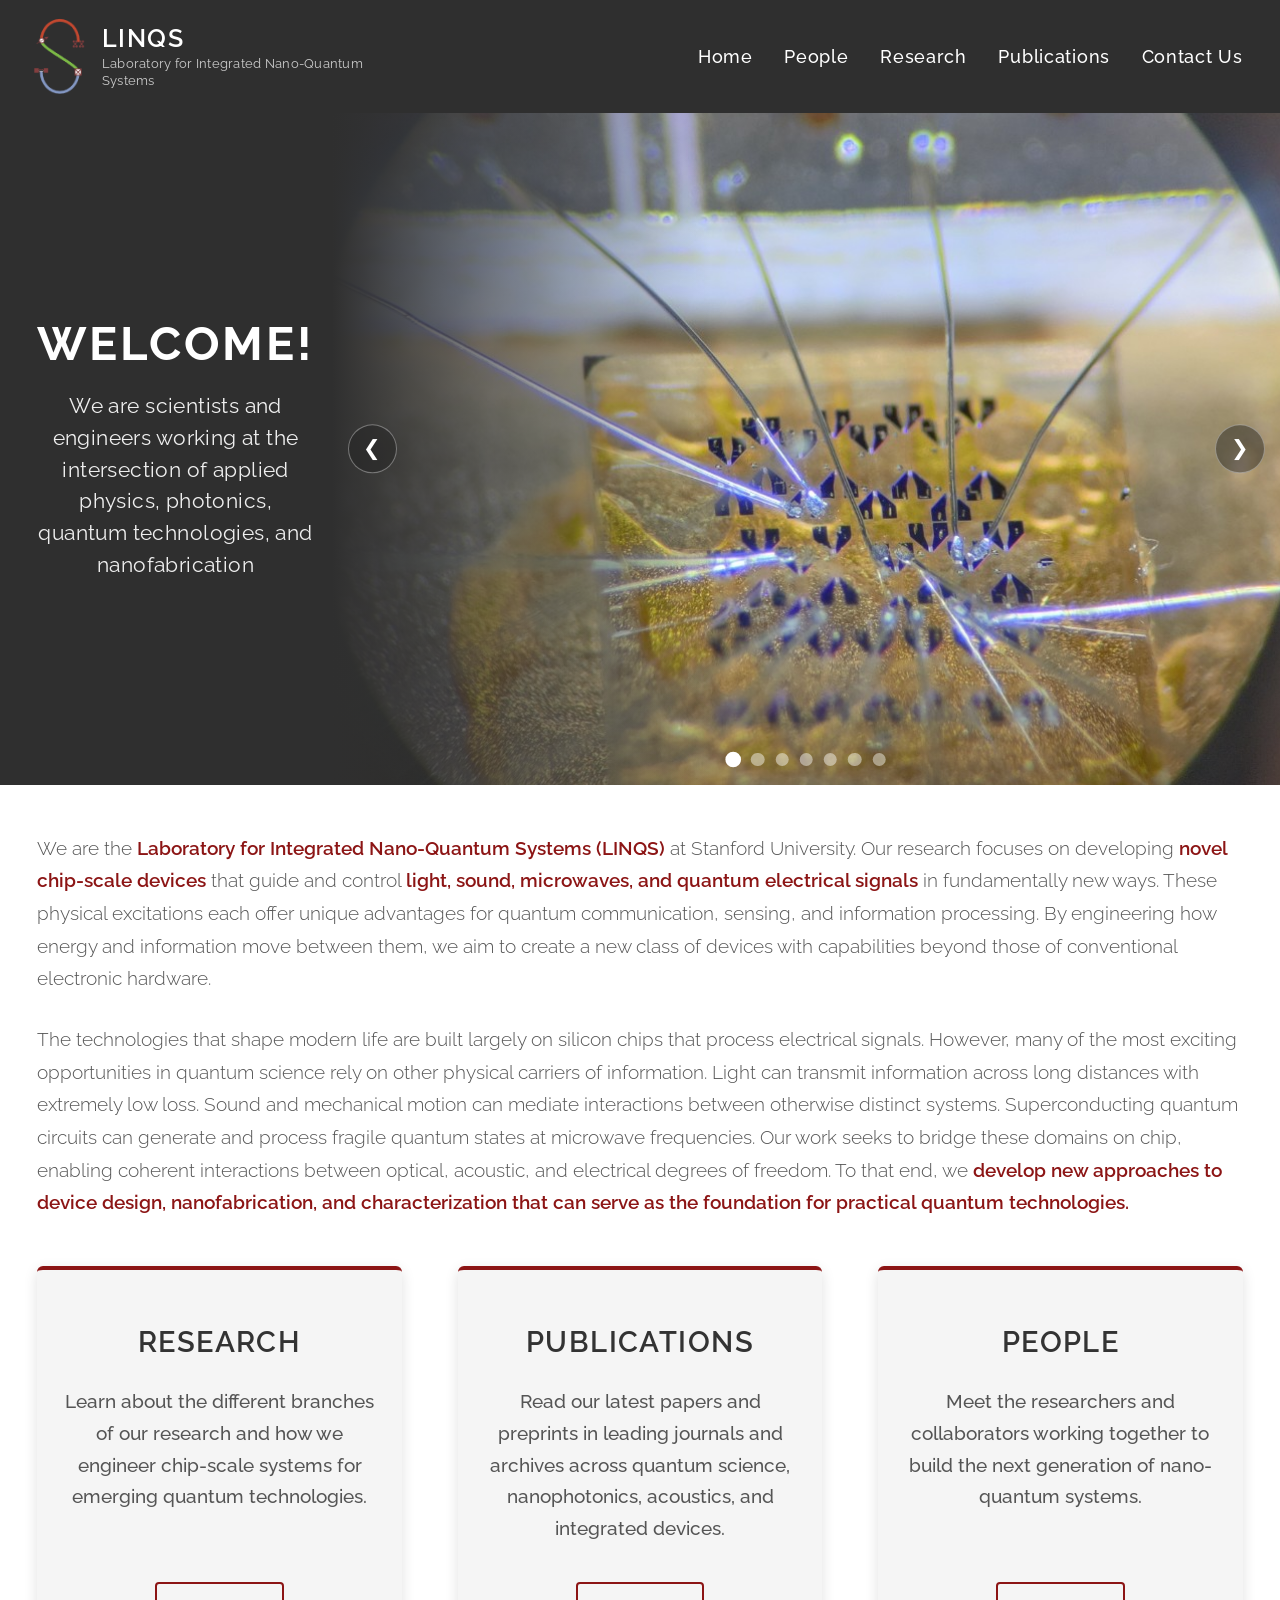
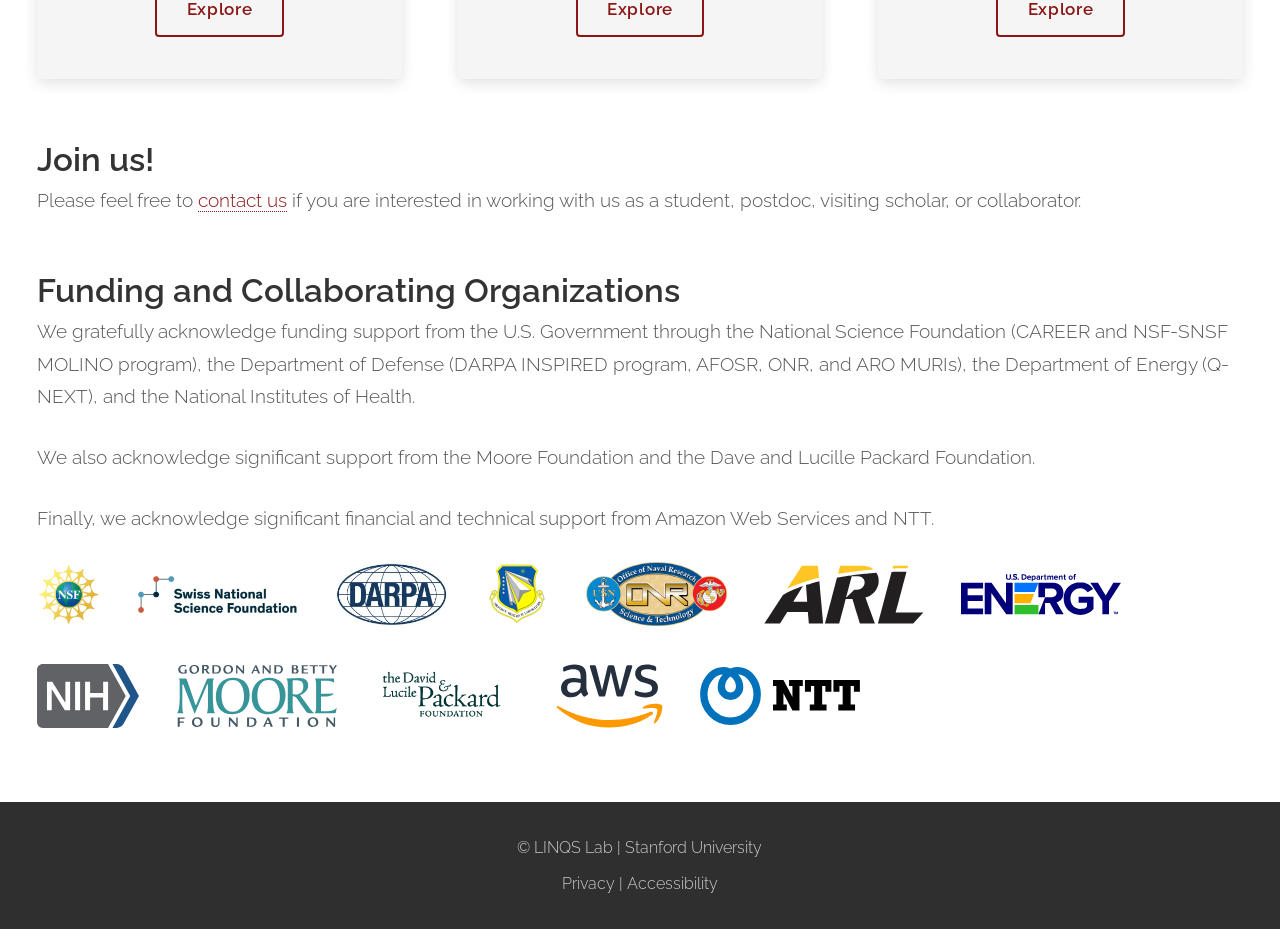
==== index.html @ f6d7da91 "Address Stanford IT launch notes: fix metadata, mobile layout, and add Privacy and Accessibility foo" ====
<!DOCTYPE HTML>
<html lang="en">
  <head>
    <title>LINQS Lab — Stanford University</title>
    <meta charset="utf-8" />
    <meta name="viewport" content="width=device-width, initial-scale=1" />
    <meta
      name="description"
      content="The Laboratory for Integrated Nano-Quantum Systems (LINQS) at Stanford University develops chip-scale devices that guide and control light, sound, microwaves, and quantum electrical signals."
    />
    <link rel="stylesheet" href="assets/css/main.css" />
  </head>
  <body>
    <a class="skip-link" href="#main">Skip to main content</a>
    <header id="header">
      <div class="inner">
        <a href="index.html" class="logo">
          <img src="images/logo.png" alt="" class="logo-mark" width="56" height="56" />
          <span class="logo-text">
            <span class="logo-title">LINQS</span>
            <span class="logo-tagline"
              >Laboratory for Integrated Nano-Quantum Systems</span
            >
          </span>
        </a>
        <nav id="nav" aria-label="Primary">
          <a href="index.html">Home</a>
          <a href="people.html">People</a>
          <a href="research.html">Research</a>
          <a href="publications.html">Publications</a>
          <a href="contact.html">Contact Us</a>
        </nav>
        <button type="button" class="navPanelToggle" aria-label="Open menu" aria-controls="navPanel" aria-expanded="false">☰</button>
      </div>
    </header>
    <nav id="navPanel" aria-label="Primary">
      <a href="index.html">Home</a>
      <a href="people.html">People</a>
      <a href="research.html">Research</a>
      <a href="publications.html">Publications</a>
      <a href="contact.html">Contact Us</a>
    </nav>

    <main id="main">
    <!-- Banner (welcome box + photo carousel — home page only) -->
    <section id="banner" class="banner-home">
      <div class="banner-split">
        <div class="banner-text-box">
          <p class="banner-welcome-title">WELCOME!</p>
          <p class="banner-welcome-body">
            We are scientists and engineers working at the intersection of
            applied physics, photonics, quantum technologies, and
            nanofabrication
          </p>
        </div>
        <div class="banner-media"></div>
      </div>
    </section>

    <section id="research_summary">
      <div class="inner">
        <h1 class="visually-hidden">Laboratory for Integrated Nano-Quantum Systems (LINQS)</h1>
        <p>
          We are the <span class="accent">Laboratory for Integrated
          Nano-Quantum Systems (LINQS)</span> at Stanford University. Our
          research focuses on developing
          <span class="accent"> novel chip-scale devices</span> that guide and
          control <span class="accent">light, sound, microwaves, and quantum
          electrical signals</span> in fundamentally new ways. These physical
          excitations each offer unique advantages for quantum communication, sensing,
          and information processing. By engineering how energy and information move 
          between them, we aim to create a new class of devices with
          capabilities beyond those of conventional electronic hardware.
        </p>

        <p>
          The technologies that shape modern life are built largely on silicon
          chips that process electrical signals. However, many of the most
          exciting opportunities in quantum science rely on other physical
          carriers of information. Light can
          transmit information across long distances with extremely low loss.
          Sound and mechanical motion can mediate
          interactions between otherwise distinct systems.
          Superconducting quantum circuits can
          generate and process fragile quantum states at microwave
          frequencies. Our work seeks to bridge these domains on
          chip, enabling coherent interactions between optical, acoustic, and
          electrical degrees of freedom. To that end, we
          <span class="accent"> develop new
          approaches to device design, nanofabrication, and characterization
          that can serve as the foundation for practical quantum
          technologies.</span>
        </p>

        <div class="summary-panels">
          <article class="summary-panel">
            <h2>Research</h2>
            <p>
              Learn about the different branches of our research and how we engineer 
              chip-scale systems for emerging quantum technologies.
            </p>
            <a href="research.html" class="panel-button">Explore</a>
          </article>
          <article class="summary-panel">
            <h2>Publications</h2>
            <p>
              Read our latest papers and preprints in leading journals and archives across
              quantum science, nanophotonics, acoustics, and integrated devices. 
            </p>
            <a href="publications.html" class="panel-button">Explore</a>
          </article>
          <article class="summary-panel">
            <h2>People</h2>
            <p>
              Meet the researchers and collaborators working together to build the next 
              generation of nano-quantum systems.
            </p>
            <a href="people.html" class="panel-button">Explore</a>
          </article>
        </div>

        <h2>Join us!</h2>
        <p>
          Please feel free to
          <a href="contact.html">contact us</a> if you are interested in
          working with us as a student, postdoc, visiting
          scholar, or collaborator.
        </p>

        <h2>Funding and Collaborating Organizations</h2>
        <p>
          We gratefully acknowledge funding support from the U.S. Government
          through the National Science Foundation (CAREER and NSF-SNSF MOLINO
          program), the Department of Defense (DARPA INSPIRED program, AFOSR,
          ONR, and ARO MURIs), the Department of Energy (Q-NEXT), and the
          National Institutes of Health.
        </p>
        <p>
          We also acknowledge significant support from the Moore Foundation and
          the Dave and Lucille Packard Foundation.
        </p>
        <p>
          Finally, we acknowledge significant financial and technical support
          from Amazon Web Services and NTT.
        </p>
        <div class="funding-logos" aria-label="Funding and collaborating organizations">
          <img src="images/funding/nsf.svg" alt="U.S. National Science Foundation" title="National Science Foundation" />
          <img src="images/funding/snsf.svg" alt="Swiss National Science Foundation" title="Swiss National Science Foundation" />
          <img src="images/funding/darpa.svg" alt="DARPA" title="Defense Advanced Research Projects Agency" />
          <img src="images/funding/afrl.svg" alt="Air Force Research Laboratory" title="Air Force Office of Scientific Research / Air Force Research Laboratory" />
          <img src="images/funding/onr.svg" alt="Office of Naval Research" title="Office of Naval Research" />
          <img src="images/funding/arl.svg" alt="DEVCOM Army Research Laboratory" title="Army Research Office / Army Research Laboratory" />
          <img src="images/funding/doe.svg" alt="U.S. Department of Energy" title="Department of Energy" />
          <img src="images/funding/nih.svg" alt="National Institutes of Health" title="National Institutes of Health" />
          <img src="images/funding/moore-foundation.svg" alt="Gordon and Betty Moore Foundation" title="Gordon and Betty Moore Foundation" />
          <img src="images/funding/packard-foundation.svg" alt="David and Lucile Packard Foundation" title="David and Lucile Packard Foundation" />
          <img src="images/funding/aws.svg" alt="Amazon Web Services" title="Amazon Web Services" />
          <img src="images/funding/ntt.svg" alt="NTT" title="NTT" />
        </div>
      </div>
    </section>

    </main>

    <footer>
      <div class="inner">
        <p>© LINQS Lab | Stanford University</p>
        <p class="footer-legal">
          <a href="https://www.stanford.edu/site/privacy/" title="Privacy and cookie policy">Privacy</a>
          <span aria-hidden="true"> | </span>
          <a href="https://www.stanford.edu/site/accessibility" title="Report web accessibility issues">Accessibility</a>
        </p>
      </div>
    </footer>

    <script src="assets/js/carousel-config.js"></script>
    <script src="assets/js/carousel-data.js"></script>
    <script src="assets/js/carousel.js"></script>
    <script src="assets/js/main.js"></script>
  </body>
</html>
---- assets/css/main.css ----
@import url("https://fonts.googleapis.com/css2?family=Raleway:wght@300;400;500;600;700&display=swap");

:root {
  --site-font: "Raleway", sans-serif;
  --stanford-red: #8c1515;
  --stanford-red-dark: #6e1010;
}

*,
*::before,
*::after {
  box-sizing: border-box;
}

html {
  -webkit-text-size-adjust: 100%;
  text-size-adjust: 100%;
}

html, body, div, span, h1, h2, h3, h4, p, a, ul, li, section, header, nav, footer, main, button, figure, article, address {
  margin: 0;
  padding: 0;
  border: 0;
  font-size: 100%;
  font: inherit;
  vertical-align: baseline;
}

body {
  font-family: var(--site-font);
  font-size: 14pt;
  font-weight: 300;
  line-height: 1.75;
  color: #555;
  background: #fff;
}

img {
  max-width: 100%;
}

.banner-slide img {
  position: absolute;
  inset: 0;
  width: 100%;
  height: 100%;
  max-width: none;
  max-height: none;
  object-fit: cover;
}

.visually-hidden {
  position: absolute;
  width: 1px;
  height: 1px;
  padding: 0;
  margin: -1px;
  overflow: hidden;
  clip: rect(0, 0, 0, 0);
  white-space: nowrap;
  border: 0;
}

.skip-link {
  position: absolute;
  left: 0.75em;
  top: -100%;
  z-index: 1000;
  background: #fff;
  color: var(--stanford-red);
  padding: 0.5em 1em;
  font-weight: 600;
  border: 2px solid var(--stanford-red);
  border-radius: 2px;
}

.skip-link:focus {
  top: 0.75em;
}

a:focus-visible,
button:focus-visible {
  outline: 2px solid var(--stanford-red);
  outline-offset: 3px;
}

a {
  color: var(--stanford-red);
  text-decoration: none;
  border-bottom: dotted 1px;
}

a:hover {
  color: var(--stanford-red-dark);
  border-bottom-color: transparent;
}

h1, h2, h3 {
  color: #333;
  font-weight: 600;
  line-height: 1.5;
}

h1 { font-size: 2.25em; }
h2 { font-size: 1.75em; margin-top: 1.5em; }
h3 { font-size: 1.25em; margin-top: 1.5em; }

p { margin: 0 0 1.5em 0; }

.inner {
  max-width: 75em;
  margin: 0 auto;
  padding: 0 2em;
}

/* Cardinal-red emphasis for key phrases */
.accent {
  color: var(--stanford-red);
  font-weight: 600;
}

/* Cardinal-red text without added weight */
.cardinal {
  color: var(--stanford-red);
}

/* Header */
#header {
  width: 100%;
  background: #2f2f2f;
  color: #fff;
  padding: 1.25em 0;
  position: relative;
  z-index: 100;
}

#header .inner {
  display: flex;
  align-items: center;
  justify-content: space-between;
  flex-wrap: wrap;
  gap: 1em;
  padding-left: 1.25em;
  padding-right: 2em;
  position: relative;
}

#header .logo {
  color: #fff;
  border: none;
  display: flex;
  align-items: center;
  gap: 1.1em;
}

#header .logo:hover,
#header .logo:focus-visible {
  color: #fff;
  opacity: 0.9;
  outline-color: #fff;
}

#header .logo-text {
  display: flex;
  flex-direction: column;
  line-height: 1.25;
}

#header .logo-title {
  font-size: 1.35em;
  font-weight: 600;
  letter-spacing: 0.06em;
  color: #fff;
}

#header .logo-tagline {
  font-size: 0.72em;
  font-weight: 400;
  letter-spacing: 0.02em;
  color: #ccc;
  line-height: 1.3;
  max-width: 22em;
}

#header .logo-mark {
  /* Layout box stays small so the header bar doesn't grow */
  width: 56px;
  height: 56px;
  object-fit: contain;
  flex-shrink: 0;
  display: block;
  margin-left: -0.25em;
  margin-right: 0.35em;
  transform: scale(1.45);
  transform-origin: left center;
  /* Black logo backgrounds blend into the dark header */
  mix-blend-mode: lighten;
}

#nav a {
  color: #fff;
  border: none;
  margin-left: 1.5em;
  font-weight: 500;
  font-size: 0.95em;
  letter-spacing: 0.04em;
}

#nav a:hover,
#nav a:focus-visible {
  color: #fff;
  opacity: 0.85;
  outline-color: #fff;
}

.navPanelToggle {
  display: none;
  position: absolute;
  top: 50%;
  right: 1em;
  transform: translateY(-50%);
  z-index: 200;
  background: var(--stanford-red);
  color: #fff;
  width: 2.75em;
  height: 2.75em;
  line-height: 1;
  text-align: center;
  border-radius: 4px;
  border: none;
  cursor: pointer;
  font-size: 1.25em;
  font-family: inherit;
  padding: 0;
}

/* Banner — home (welcome text blending into photo carousel) */
#banner.banner-home {
  /* Matches the header */
  --banner-bg: #2f2f2f;
  color: #fff;
  overflow: hidden;
  background: var(--banner-bg);
}

.banner-split {
  display: flex;
  align-items: stretch;
  min-height: 36em;
}

.banner-text-box {
  flex: 0 0 25%;
  display: flex;
  flex-direction: column;
  justify-content: center;
  align-items: center;
  text-align: center;
  gap: 1em;
  padding: 2.5em 1em 2.5em 2em;
  box-sizing: border-box;
  color: #fff;
  position: relative;
  z-index: 2;
}

.banner-media {
  position: relative;
  flex: 1 1 75%;
  overflow: hidden;
  min-height: 16em;
}

.banner-carousel {
  position: absolute;
  inset: 0;
  width: 100%;
  height: 100%;
  z-index: 0;
}

.banner-slide {
  position: absolute;
  inset: 0;
  background-position: center center;
  background-size: cover;
  background-repeat: no-repeat;
  opacity: 0;
  transition: opacity 1.2s ease-in-out;
}

.banner-slide.active {
  opacity: 1;
}

.banner-overlay {
  position: absolute;
  inset: 0;
  z-index: 1;
  background:
    linear-gradient(
      to right,
      var(--banner-bg, #2f2f2f) 0%,
      rgba(47, 47, 47, 0) 40%
    ),
    linear-gradient(rgba(35, 35, 35, 0) 75%, rgba(35, 35, 35, 0.3));
  pointer-events: none;
}

.banner-arrow {
  position: absolute;
  top: 50%;
  transform: translateY(-50%);
  z-index: 3;
  width: 2.4em;
  height: 2.4em;
  display: flex;
  align-items: center;
  justify-content: center;
  border: 1px solid rgba(255, 255, 255, 0.35);
  border-radius: 50%;
  background: rgba(35, 35, 35, 0.45);
  color: #fff;
  font-size: 1.1em;
  line-height: 1;
  cursor: pointer;
  transition: background 0.2s ease;
}

.banner-arrow:hover {
  background: rgba(35, 35, 35, 0.75);
}

.banner-arrow-prev {
  left: 0.75em;
}

.banner-arrow-next {
  right: 0.75em;
}

.banner-dots {
  position: absolute;
  bottom: 1em;
  left: 50%;
  transform: translateX(-50%);
  z-index: 3;
  display: flex;
  gap: 0.6em;
}

.banner-dot {
  width: 0.7em;
  height: 0.7em;
  padding: 0;
  border: 0;
  border-radius: 50%;
  background: rgba(255, 255, 255, 0.45);
  cursor: pointer;
  transition: background 0.2s ease, transform 0.2s ease;
}

.banner-dot:hover {
  background: rgba(255, 255, 255, 0.75);
}

.banner-dot.active {
  background: #fff;
  transform: scale(1.2);
}

#banner.banner-home .banner-welcome-title {
  font-size: 2.5em;
  font-weight: 700;
  line-height: 1.2;
  letter-spacing: 0.06em;
  text-transform: none;
  margin: 0;
  color: #fff;
}

#banner.banner-home .banner-welcome-body {
  font-size: 1.1em;
  font-weight: 400;
  line-height: 1.55;
  letter-spacing: 0.02em;
  margin: 0;
  max-width: 100%;
  color: rgba(255, 255, 255, 0.92);
}

/* Banner — other pages (no image) */
#banner.banner-page {
  background: #2f2f2f;
  color: #fff;
  padding: 2.25em 0;
  text-align: left;
}

#banner.banner-page h1 {
  color: #fff;
  font-weight: 400;
  font-size: 1.75em;
}

#banner.banner-page h1 span {
  display: block;
  font-weight: 300;
  font-size: 0.85em;
  margin-top: 0.25em;
  color: #ccc;
}

/* Page title shown in the content area (outside the gray banner) */
h1.page-title {
  color: var(--stanford-red);
  font-size: 2.5em;
  font-weight: 600;
  line-height: 1.5;
  margin: 0 0 0.75em;
}

/* Main content pages (People, Research, Publications, …) */
#people-content,
#research_summary,
#research-area-content,
#contact-content {
  padding: 2.5em 0 4em;
}

/* Publications page (McMahon-style layout) */

.publications-year-heading {
  font-weight: 600;
  font-size: 1.75em;
  color: var(--stanford-red);
  margin: 0 0 0.75em;
}

.publication-block {
  font-size: 1em;
  line-height: 1.5;
  margin-bottom: 1.75em;
  max-width: 100%;
}

.publication-text {
  min-width: 0;
  overflow-wrap: anywhere;
  word-wrap: break-word;
}

.publication-title {
  font-weight: 700;
}

.publication-journal {
  font-weight: 700;
  color: var(--stanford-red);
}

.publication-text a {
  color: var(--stanford-red);
  font-weight: 700;
}

.publication-text a:hover {
  color: var(--stanford-red-dark);
  border-bottom-color: transparent;
}

.publication-link-sep {
  color: #999;
  margin: 0 0.15em;
}

.publications-status {
  color: #666;
}

/* People page */
.people-carousel {
  position: relative;
  width: 100%;
  max-width: 40em;
  margin: 0 auto 2.5em;
  aspect-ratio: 4 / 3;
  overflow: hidden;
  border-radius: 4px;
}

.people-carousel .banner-slide img {
  display: block;
  object-position: center center;
}

.people-status {
  text-align: center;
  color: #666;
  margin-bottom: 2em;
}

.people-status.error {
  color: var(--stanford-red);
}

.people-group {
  margin-bottom: 3em;
}

.people-group h2 {
  font-weight: 600;
  font-size: 1.5em;
  margin: 0 0 1.25em;
  padding-bottom: 0.35em;
  border-bottom: 2px solid #eee;
}

.people-group--alumni h2 {
  margin-bottom: 1.75em;
}

.people-group--alumni .alumni-group + .alumni-group {
  margin-top: 2.75em;
  padding-top: 0.25em;
}

.alumni-subgroup {
  font-weight: 600;
  font-size: 1.05em;
  margin: 0 0 1em;
  color: #333;
  letter-spacing: 0.01em;
}

.alumni-list {
  list-style: none;
  margin: 0;
  padding: 0;
}

.alumni-entry {
  display: flex;
  flex-direction: column;
  gap: 0.15em;
  margin: 0 0 1.1em;
  line-height: 1.5;
}

.alumni-name {
  color: var(--stanford-red);
  font-weight: 600;
  font-size: 1em;
}

.alumni-meta {
  display: block;
  color: #666;
  font-size: 0.92em;
  font-weight: 400;
  line-height: 1.55;
}

.alumni-sep {
  margin: 0 0.45em;
  color: #bbb;
}

.alumni-thesis {
  color: #666;
  border-bottom: dotted 1px #aaa;
}

.alumni-thesis:hover {
  color: var(--stanford-red);
  border-bottom-color: transparent;
}

@media (min-width: 52em) {
  .alumni-list {
    display: grid;
    grid-template-columns: repeat(2, minmax(0, 1fr));
    gap: 0.25em 3em;
  }

  .alumni-entry {
    margin-bottom: 1em;
  }
}

.people-grid {
  display: grid;
  grid-template-columns: repeat(auto-fill, minmax(16em, 1fr));
  gap: 2em 1.75em;
}

.person-card {
  line-height: 1.55;
  display: flex;
  flex-direction: column;
  align-items: center;
}

.person-body {
  text-align: center;
  width: 100%;
  max-width: 280px;
}

.person-photo-link {
  display: block;
  width: 100%;
  max-width: 280px;
  margin-bottom: 0.85em;
  border: none;
  transition: opacity 0.15s ease;
}

.person-photo-link:hover {
  border: none;
  opacity: 0.88;
}

.person-photo {
  width: 100%;
  max-width: 280px;
  height: auto;
  aspect-ratio: 4 / 5;
  object-fit: cover;
  object-position: center top;
  display: block;
  margin-bottom: 0;
  border-radius: 4px;
  background: #eee;
}

.person-photo-placeholder {
  display: flex;
  align-items: center;
  justify-content: center;
  font-size: 2em;
  font-weight: 600;
  color: #888;
  background: #e8e8e8;
}

.person-name {
  font-weight: 600;
  font-size: 1.1em;
  margin: 0 0 0.35em;
  color: #333;
}

.person-name a {
  color: var(--stanford-red);
  border-bottom: dotted 1px;
}

.person-name a:hover {
  color: var(--stanford-red-dark);
  border-bottom-color: transparent;
}

.person-title {
  margin: 0;
  font-size: 0.95em;
  color: #555;
}

.person-detail {
  margin: 0 0 0.25em;
  font-size: 0.95em;
  color: #555;
}

.person-email {
  display: inline-block;
  margin-top: 0.35em;
  border: none;
}

.person-email:hover {
  border: none;
}

/* Contact page */
.contact-staff {
  display: grid;
  grid-template-columns: repeat(2, minmax(0, 1fr));
  gap: 3em 4em;
  margin-bottom: 3.5em;
}

.contact-staff-member {
  display: flex;
  flex-direction: column;
  align-items: center;
  text-align: center;
}

.contact-staff-member p {
  margin: 0 0 0.35em;
  line-height: 1.65;
  color: #444;
}

.contact-heading {
  font-size: 1.1em;
  font-weight: 700;
  margin: 0 0 0.75em;
  color: #222;
}

.contact-photo-link {
  display: block;
  width: 100%;
  max-width: 280px;
  margin-top: 1.25em;
  border: none;
  transition: opacity 0.15s ease;
}

.contact-photo-link:hover {
  border: none;
  opacity: 0.88;
}

.contact-photo {
  width: 100%;
  aspect-ratio: 4 / 5;
  object-fit: cover;
  object-position: center top;
  display: block;
  border-radius: 4px;
  background: #eee;
}

.contact-locations {
  display: grid;
  grid-template-columns: repeat(2, minmax(0, 1fr));
  gap: 3em 4em;
}

.contact-location address {
  font-style: normal;
  line-height: 1.65;
  color: #444;
}

/* Individual profile page */
#person-content {
  padding: 2.5em 0 4em;
}

.person-back {
  margin: 0 0 1.5em;
}

.person-back a {
  color: #666;
  font-size: 0.95em;
  border: none;
}

.person-back a:hover {
  color: var(--stanford-red);
  border: none;
}

.person-profile-header {
  display: flex;
  align-items: center;
  gap: 1.75em;
  margin-bottom: 2.5em;
}

.person-profile-photo {
  width: 9.5em;
  height: 9.5em;
  border-radius: 50%;
  object-fit: cover;
  object-position: center center;
  flex-shrink: 0;
  background: #eee;
}

.person-profile-name {
  margin: 0;
  font-size: 2.25em;
  font-weight: 600;
  color: #222;
  line-height: 1.15;
}

.person-profile-pronouns {
  margin: 0.4em 0 0;
  font-size: 1em;
  font-weight: 400;
  color: #555;
}

.person-profile-identity {
  min-width: 0;
}

.person-profile-layout {
  display: grid;
  grid-template-columns: minmax(0, 2fr) minmax(16em, 1fr);
  gap: 3em 4em;
  align-items: start;
}

.person-profile-main {
  min-width: 0;
}

.person-profile-section {
  margin-bottom: 2em;
}

.person-profile-section h2 {
  font-size: 1.35em;
  font-weight: 700;
  margin: 0 0 0.75em;
  color: #222;
}

.person-profile-section p {
  margin: 0 0 1em;
  line-height: 1.65;
  color: #444;
}

.person-profile-list {
  margin: 0;
  padding-left: 1.25em;
  line-height: 1.65;
  color: #444;
}

.person-profile-list li {
  margin-bottom: 0.35em;
}

.person-research-list {
  list-style: disc;
}

.person-profile-sidebar {
  min-width: 0;
}

.person-sidebar-section {
  margin-bottom: 2em;
  padding-top: 1.5em;
  border-top: 1px solid #ddd;
}

.person-sidebar-section:first-child {
  padding-top: 0;
  border-top: none;
}

.person-sidebar-heading {
  display: flex;
  align-items: center;
  gap: 0.5em;
  margin: 0 0 0.85em;
  font-size: 1.1em;
  font-weight: 700;
  color: #222;
}

.person-sidebar-icon {
  width: 1.05em;
  height: 1.05em;
  flex-shrink: 0;
  color: #222;
}

.person-sidebar-section p {
  margin: 0 0 0.5em;
  line-height: 1.55;
  color: #444;
}

.person-sidebar-label {
  font-weight: 600;
  margin-right: 0.35em;
}

.person-link-list {
  margin: 0;
  padding: 0;
  list-style: none;
}

.person-link-list li {
  margin-bottom: 0.45em;
}

.person-link-list a {
  border: none;
}

.person-inline-link {
  display: inline-flex;
  align-items: center;
  gap: 0.4em;
  border: none;
}

.person-inline-link:hover {
  border: none;
}

.person-inline-icon {
  width: 0.9em;
  height: 0.9em;
  flex-shrink: 0;
}

/* Main content */
#research_summary h3 {
  font-weight: 600;
}

.research-back-link {
  margin: 0 0 1.25em;
}

.research-back-link a {
  color: #666;
  font-weight: 500;
}

.research-back-link a:hover {
  color: var(--stanford-red);
}

.research-area-overview {
  margin: 0 0 2.5em;
}

.research-area-overview p {
  margin: 0 0 1em;
  line-height: 1.65;
}

.research-area-overview p:last-child {
  margin-bottom: 0;
}

.research-project-group {
  margin-bottom: 3em;
}

.research-project-group h2 {
  font-weight: 600;
  font-size: 1.5em;
  margin: 0 0 1.25em;
  padding-bottom: 0.35em;
  border-bottom: 2px solid #eee;
}

.research-project-body.has-figure::after {
  content: "";
  display: table;
  clear: both;
}

.research-project-figure {
  float: right;
  width: min(62%, 680px);
  margin: 0.15em 0 1em 2em;
}

.research-project-figure img {
  display: block;
  width: 100%;
  height: auto;
}

#nanomechanical-mass-sensing .research-project-figure {
  width: min(32%, 210px);
}

.research-project-text p {
  margin: 0;
  line-height: 1.65;
}

.research-panels {
  display: grid;
  grid-template-columns: repeat(2, minmax(0, 1fr));
  gap: 3em;
  width: 100%;
  max-width: 50em;
  margin: 1.5em auto 0;
  /* Tuned to research photo sizes: 778×1024, 1024×768, 1024×863, 1024×768 */
  --research-panel-ratio: 1 / 1;
}

.research-panels .summary-panel {
  flex: none;
  max-width: none;
  width: auto;
}

.research-panel {
  position: relative;
  overflow: hidden;
  isolation: isolate;
  aspect-ratio: var(--research-panel-ratio);
  width: 100%;
  min-height: 0;
  padding: 0;
  background-color: #1a1a1a;
  border-top: none;
}

.research-panel-media {
  position: absolute;
  inset: 0;
  background-size: cover;
  background-repeat: no-repeat;
  background-position: center;
}

#nonlinear-optics .research-panel-media {
  background-image: url("../../images/research/nonlinear-optics.png");
}

#transduction .research-panel-media {
  background-image: url("../../images/research/transduction.png");
}

#acoustics .research-panel-media {
  background-image: url("../../images/research/acoustics.png");
}

#superconducting-circuits .research-panel-media {
  background-image: url("../../images/research/superconducting-circuits.png");
}

.research-panel-label {
  position: absolute;
  top: 0;
  left: 0;
  right: 0;
  z-index: 1;
  width: 100%;
  box-sizing: border-box;
  padding: 1em 1.25em;
  background: rgba(255, 255, 255, 0.12);
  backdrop-filter: blur(12px) saturate(1.15);
  -webkit-backdrop-filter: blur(12px) saturate(1.15);
  border-bottom: 1px solid rgba(255, 255, 255, 0.22);
  box-shadow: inset 0 -1px 0 rgba(255, 255, 255, 0.08);
}

.research-panel-media,
.research-panel-label,
.research-panel-cta {
  pointer-events: none;
}

.research-panel-link {
  display: block;
  text-decoration: none;
  color: inherit;
  cursor: pointer;
  -webkit-tap-highlight-color: transparent;
}

.research-panel-cta {
  position: absolute;
  left: 0;
  right: 0;
  bottom: 0;
  z-index: 2;
  padding: 0.9em 1.25em;
  background: rgba(140, 21, 21, 0.92);
  color: #fff;
  font-family: var(--site-font);
  font-size: 0.95em;
  font-weight: 600;
  letter-spacing: 0.04em;
  text-align: center;
  transform: translateY(100%);
  transition: transform 0.28s ease;
}

.research-panel-link:hover .research-panel-cta,
.research-panel-link:focus-visible .research-panel-cta {
  transform: translateY(0);
}

.research-panel-link:focus-visible {
  outline: 2px solid var(--stanford-red);
  outline-offset: 3px;
}

.research-panel .research-panel-label h2 {
  margin: 0;
  text-transform: none;
  letter-spacing: 0.03em;
  font-size: 1.3em;
  line-height: 1.35;
  font-weight: 600;
  text-align: left;
  color: #fff;
  text-shadow: 0 1px 8px rgba(0, 0, 0, 0.45);
  overflow-wrap: anywhere;
  hyphens: auto;
}

.summary-panels {
  display: flex;
  justify-content: space-between;
  align-items: stretch;
  flex-wrap: wrap;
  gap: 3em;
  margin: 2.5em 0 3em;
}

.summary-panel {
  flex: 1 1 0;
  min-height: 20em;
  border: none;
  border-top: 4px solid var(--stanford-red);
  border-radius: 6px;
  padding: 2.75em 1.35em 2.25em;
  display: flex;
  flex-direction: column;
  background: #f5f5f5;
  box-shadow: 0 4px 14px rgba(0, 0, 0, 0.12);
  transition: transform 0.2s ease, box-shadow 0.2s ease;
}

.summary-panel:hover {
  transform: translateY(-5px);
  box-shadow: 0 12px 26px rgba(0, 0, 0, 0.18);
}

.summary-panel h2 {
  font-size: 1.55em;
  font-weight: 600;
  margin-top: 0;
  margin-bottom: 0.75em;
  text-transform: uppercase;
  letter-spacing: 0.05em;
  color: #333;
  text-align: center;
}

.summary-panel p {
  flex: 1;
  font-size: 1em;
  font-weight: 500;
  line-height: 1.7;
  margin-bottom: 2em;
  text-align: center;
  color: #555;
}

.summary-panel .panel-button {
  display: inline-block;
  align-self: center;
  padding: 0.65em 1.75em;
  background: transparent;
  color: var(--stanford-red);
  border: 2px solid var(--stanford-red);
  border-radius: 4px;
  font-weight: 600;
  font-size: 0.9em;
  letter-spacing: 0.04em;
}

.summary-panel .panel-button:hover {
  background: var(--stanford-red);
  color: #fff;
  border-color: var(--stanford-red);
}

.research-panel.summary-panel {
  padding: 0;
  background-color: #1a1a1a;
  border-top: none;
  min-height: 0;
  display: block;
}

.research-panel.summary-panel:hover,
.research-panel-link:hover {
  transform: translateY(-5px);
}

.funding-logos {
  display: flex;
  flex-wrap: wrap;
  gap: 2em;
  align-items: center;
  margin-top: 1.25em;
}

.funding-logos img {
  height: 64px;
  width: auto;
  max-width: 160px;
  object-fit: contain;
}

footer {
  background: #2f2f2f;
  color: #ccc;
  padding: 2em 0;
  text-align: center;
  font-size: 0.85em;
}

footer p {
  margin: 0;
}

.footer-legal {
  margin-top: 0.5em;
}

.footer-legal a {
  color: #ccc;
  border-bottom: none;
}

.footer-legal a:hover,
.footer-legal a:focus-visible {
  color: #fff;
  outline-color: #fff;
}

/* Mobile nav panel */
#navPanel {
  display: none;
  position: fixed;
  top: 0;
  right: 0;
  width: min(16em, 100%);
  height: 100%;
  height: 100dvh;
  background: #2f2f2f;
  z-index: 150;
  padding: 4.5em 1.5em 1.5em;
  box-shadow: -4px 0 12px rgba(0, 0, 0, 0.3);
  overflow-y: auto;
  -webkit-overflow-scrolling: touch;
}

body.nav-open {
  overflow: hidden;
}

#navPanel.visible {
  display: block;
}

#navPanel a {
  display: block;
  color: #fff;
  border: none;
  padding: 0.75em 0;
  font-size: 1.1em;
  font-weight: 500;
  letter-spacing: 0.04em;
}

#navPanel a:hover,
#navPanel a:focus-visible {
  color: #fff;
  opacity: 0.85;
  outline-color: #fff;
}

@media screen and (max-width: 980px) {
  #nav { display: none; }
  .navPanelToggle { display: block; }
  body { font-size: 12pt; }
  #header .inner {
    flex-wrap: nowrap;
    padding-right: 4.5em;
  }
  #header .logo {
    min-width: 0;
    flex: 1 1 auto;
  }
  #header .logo-mark {
    transform: none;
    width: 48px;
    height: 48px;
  }
  #header .logo-title {
    font-size: 1.15em;
  }
  #header .logo-tagline {
    font-size: 0.62em;
    max-width: 14em;
  }
  .publications-year-heading {
    font-size: 1.35em;
  }
  .banner-split {
    flex-direction: column;
    min-height: 0;
  }
  .banner-text-box {
    flex: none;
    width: 100%;
    align-items: center;
    text-align: center;
    padding: 2em 1.5em;
  }
  .banner-media {
    flex: none;
    width: 100%;
    min-height: 0;
    height: 18em;
  }
  .banner-slide {
    background-position: center center;
    background-size: cover;
  }
  .banner-overlay {
    background:
      linear-gradient(
        to bottom,
        var(--banner-bg, #2f2f2f) 0%,
        rgba(47, 47, 47, 0) 40%
      ),
      linear-gradient(rgba(35, 35, 35, 0) 75%, rgba(35, 35, 35, 0.3));
  }
  #banner.banner-home .banner-welcome-title {
    font-size: 2em;
  }
  #banner.banner-home .banner-welcome-body {
    font-size: 1.1em;
  }
  #banner.banner-page h1 {
    font-size: 1.45em;
  }
  h1.page-title {
    font-size: 2em;
  }
  .summary-panels {
    flex-direction: column;
    align-items: center;
    gap: 1.5em;
  }
  .summary-panel {
    max-width: 20em;
    min-height: auto;
    width: 100%;
  }
  .research-panels {
    grid-template-columns: repeat(2, minmax(0, 1fr));
  }
  .research-panels .summary-panel {
    max-width: none;
    width: auto;
  }
  .people-grid {
    grid-template-columns: 1fr;
  }

  .research-project-figure {
    float: none;
    width: 100%;
    max-width: none;
    margin: 0 0 1em;
  }

  .person-photo {
    max-width: 100%;
  }
  .person-profile-header {
    flex-direction: column;
    align-items: flex-start;
    gap: 1.25em;
  }
  .person-profile-name {
    font-size: 1.75em;
  }
  .person-profile-layout {
    grid-template-columns: 1fr;
    gap: 2em;
  }
  .contact-staff,
  .contact-locations {
    grid-template-columns: 1fr;
    gap: 2.5em;
  }
}

@media screen and (max-width: 600px) {
  .inner {
    padding-left: 1.25em;
    padding-right: 1.25em;
  }
  h1.page-title {
    font-size: 1.65em;
  }
  .research-panels {
    grid-template-columns: 1fr;
  }
  #header .logo-tagline {
    max-width: none;
  }
}
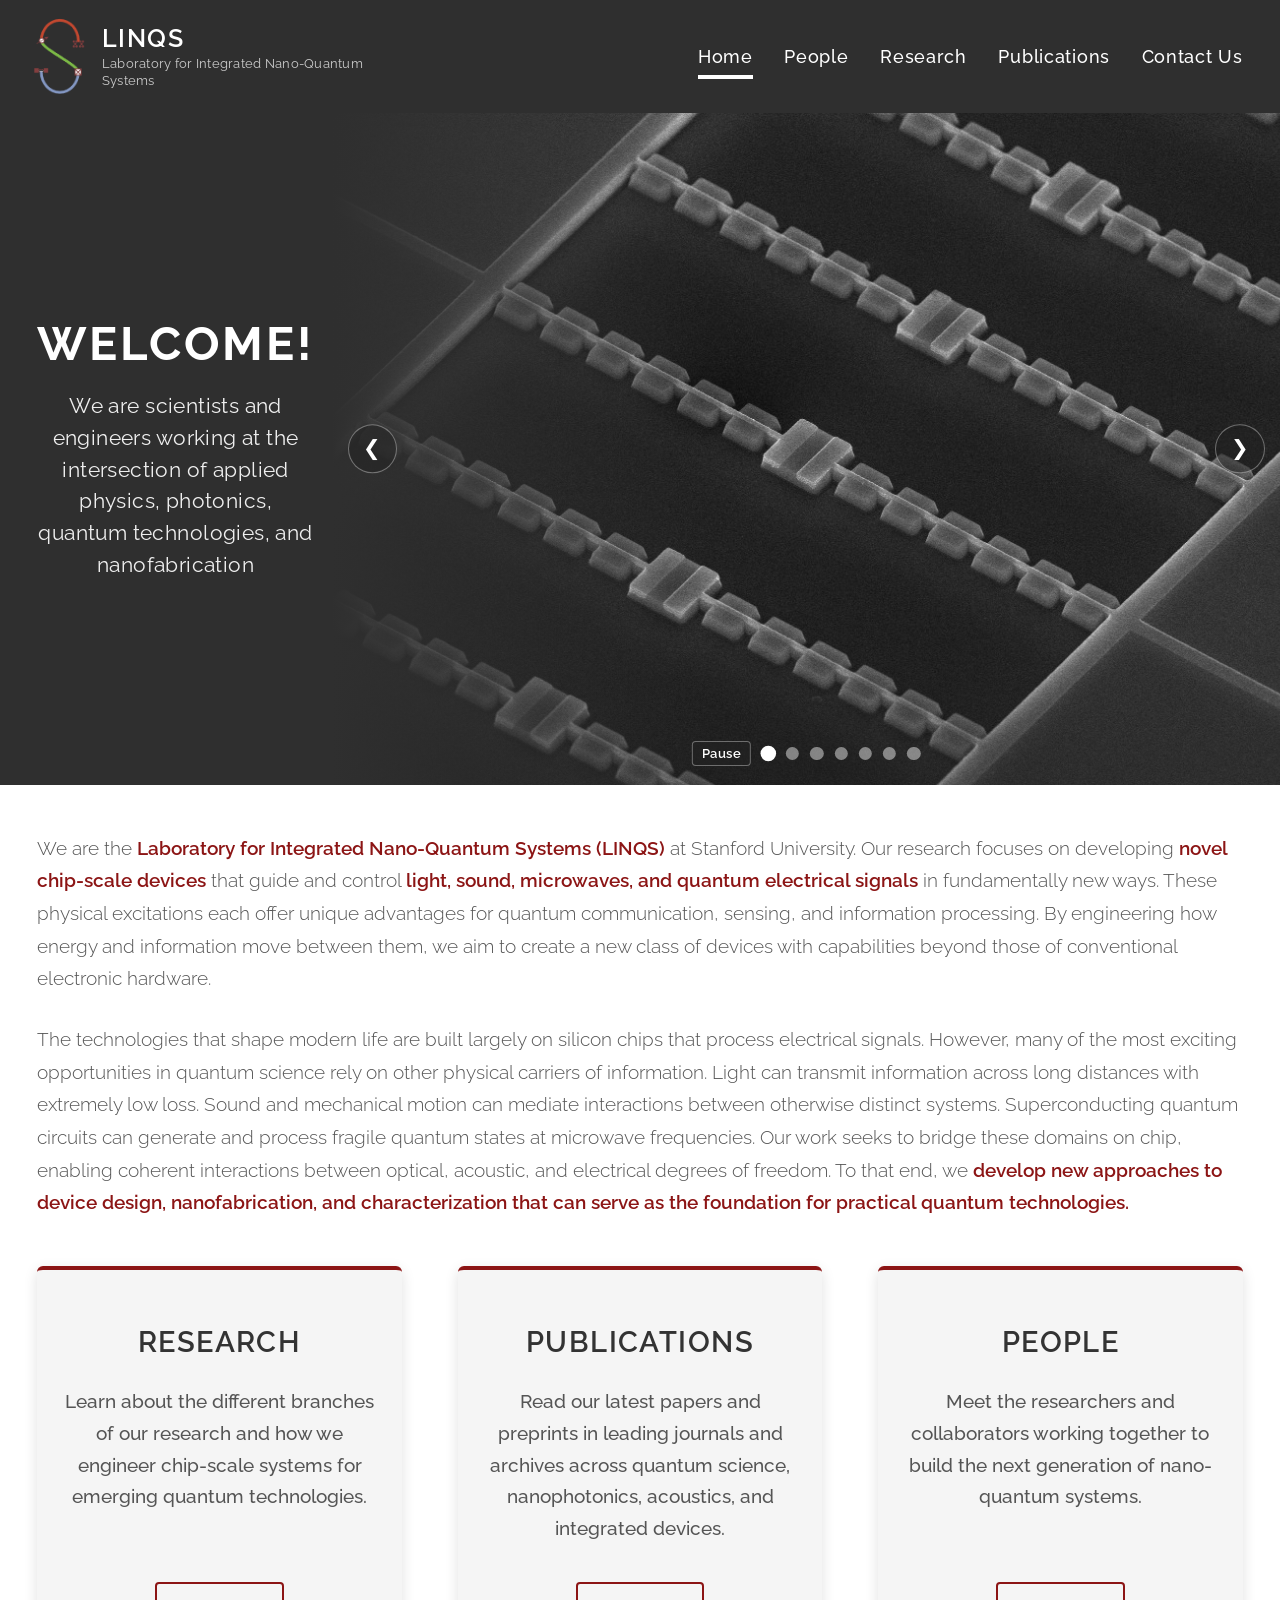
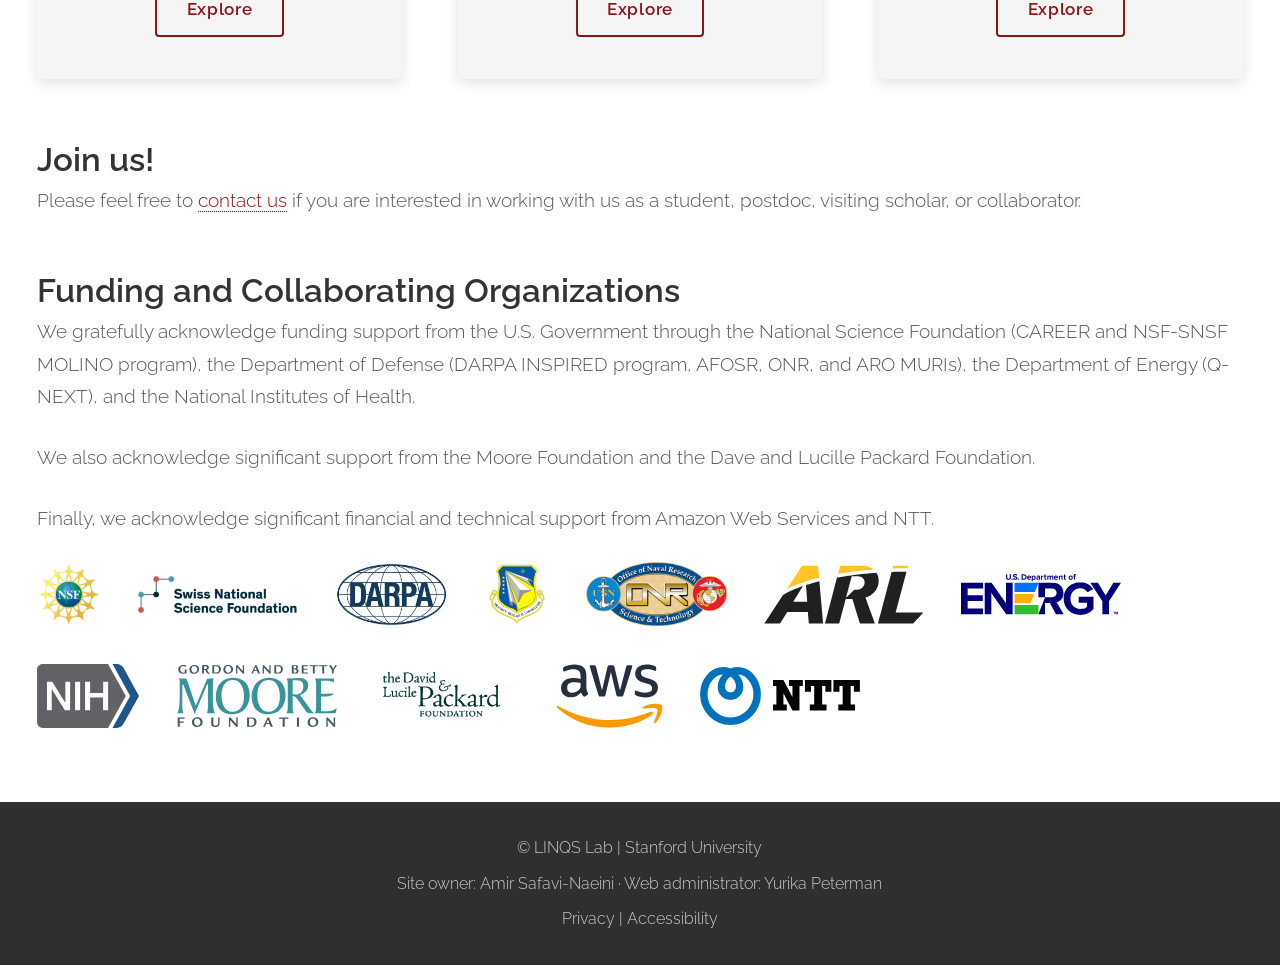
==== commit 48a66abc: "Close Stanford MinWeb gaps by naming site owners in the footer, adding a carousel pause control, giv" ====
--- a/index.html
+++ b/index.html
@@ -165,6 +165,13 @@
     <footer>
       <div class="inner">
         <p>© LINQS Lab | Stanford University</p>
+        <p class="footer-ownership">
+          Site owner:
+          <a href="mailto:safavi@stanford.edu">Amir Safavi-Naeini</a>
+          <span aria-hidden="true"> · </span>
+          Web administrator:
+          <a href="mailto:yurikap@stanford.edu">Yurika Peterman</a>
+        </p>
         <p class="footer-legal">
           <a href="https://www.stanford.edu/site/privacy/" title="Privacy and cookie policy">Privacy</a>
           <span aria-hidden="true"> | </span>
@@ -175,7 +182,7 @@
 
     <script src="assets/js/carousel-config.js"></script>
     <script src="assets/js/carousel-data.js"></script>
-    <script src="assets/js/carousel.js"></script>
+    <script src="assets/js/carousel.js?v=autoplay"></script>
     <script src="assets/js/main.js"></script>
   </body>
 </html>
--- a/assets/css/main.css
+++ b/assets/css/main.css
@@ -204,12 +204,30 @@
   font-weight: 500;
   font-size: 0.95em;
   letter-spacing: 0.04em;
+  position: relative;
+  display: inline-block;
+}
+
+#nav a::after {
+  content: "";
+  position: absolute;
+  left: 0;
+  bottom: -0.4em;
+  width: 0;
+  height: 4px;
+  background: #fff;
+  transition: width 0.4s cubic-bezier(0.22, 0.61, 0.36, 1);
+}
+
+#nav a:hover::after,
+#nav a:focus-visible::after,
+#nav a[aria-current="page"]::after {
+  width: 100%;
 }
 
 #nav a:hover,
 #nav a:focus-visible {
   color: #fff;
-  opacity: 0.85;
   outline-color: #fff;
 }
 
@@ -346,7 +364,28 @@
   transform: translateX(-50%);
   z-index: 3;
   display: flex;
+  align-items: center;
   gap: 0.6em;
+}
+
+.banner-pause {
+  padding: 0.3em 0.65em;
+  border: 1px solid rgba(255, 255, 255, 0.35);
+  border-radius: 4px;
+  background: rgba(35, 35, 35, 0.55);
+  color: #fff;
+  font-family: inherit;
+  font-size: 0.7em;
+  font-weight: 600;
+  letter-spacing: 0.04em;
+  line-height: 1.2;
+  cursor: pointer;
+}
+
+.banner-pause:hover,
+.banner-pause:focus-visible {
+  background: rgba(35, 35, 35, 0.85);
+  outline-color: #fff;
 }
 
 .banner-dot {
@@ -1111,8 +1150,6 @@
   text-align: left;
   color: #fff;
   text-shadow: 0 1px 8px rgba(0, 0, 0, 0.45);
-  overflow-wrap: anywhere;
-  hyphens: auto;
 }
 
 .summary-panels {
@@ -1223,15 +1260,19 @@
   margin: 0;
 }
 
+.footer-ownership,
 .footer-legal {
   margin-top: 0.5em;
 }
 
+.footer-ownership a,
 .footer-legal a {
   color: #ccc;
   border-bottom: none;
 }
 
+.footer-ownership a:hover,
+.footer-ownership a:focus-visible,
 .footer-legal a:hover,
 .footer-legal a:focus-visible {
   color: #fff;
@@ -1265,18 +1306,36 @@
 
 #navPanel a {
   display: block;
+  width: fit-content;
   color: #fff;
   border: none;
   padding: 0.75em 0;
   font-size: 1.1em;
   font-weight: 500;
   letter-spacing: 0.04em;
+  position: relative;
+}
+
+#navPanel a::after {
+  content: "";
+  position: absolute;
+  left: 0;
+  bottom: 0.45em;
+  width: 0;
+  height: 4px;
+  background: #fff;
+  transition: width 0.4s cubic-bezier(0.22, 0.61, 0.36, 1);
+}
+
+#navPanel a:hover::after,
+#navPanel a:focus-visible::after,
+#navPanel a[aria-current="page"]::after {
+  width: 100%;
 }
 
 #navPanel a:hover,
 #navPanel a:focus-visible {
   color: #fff;
-  opacity: 0.85;
   outline-color: #fff;
 }
 
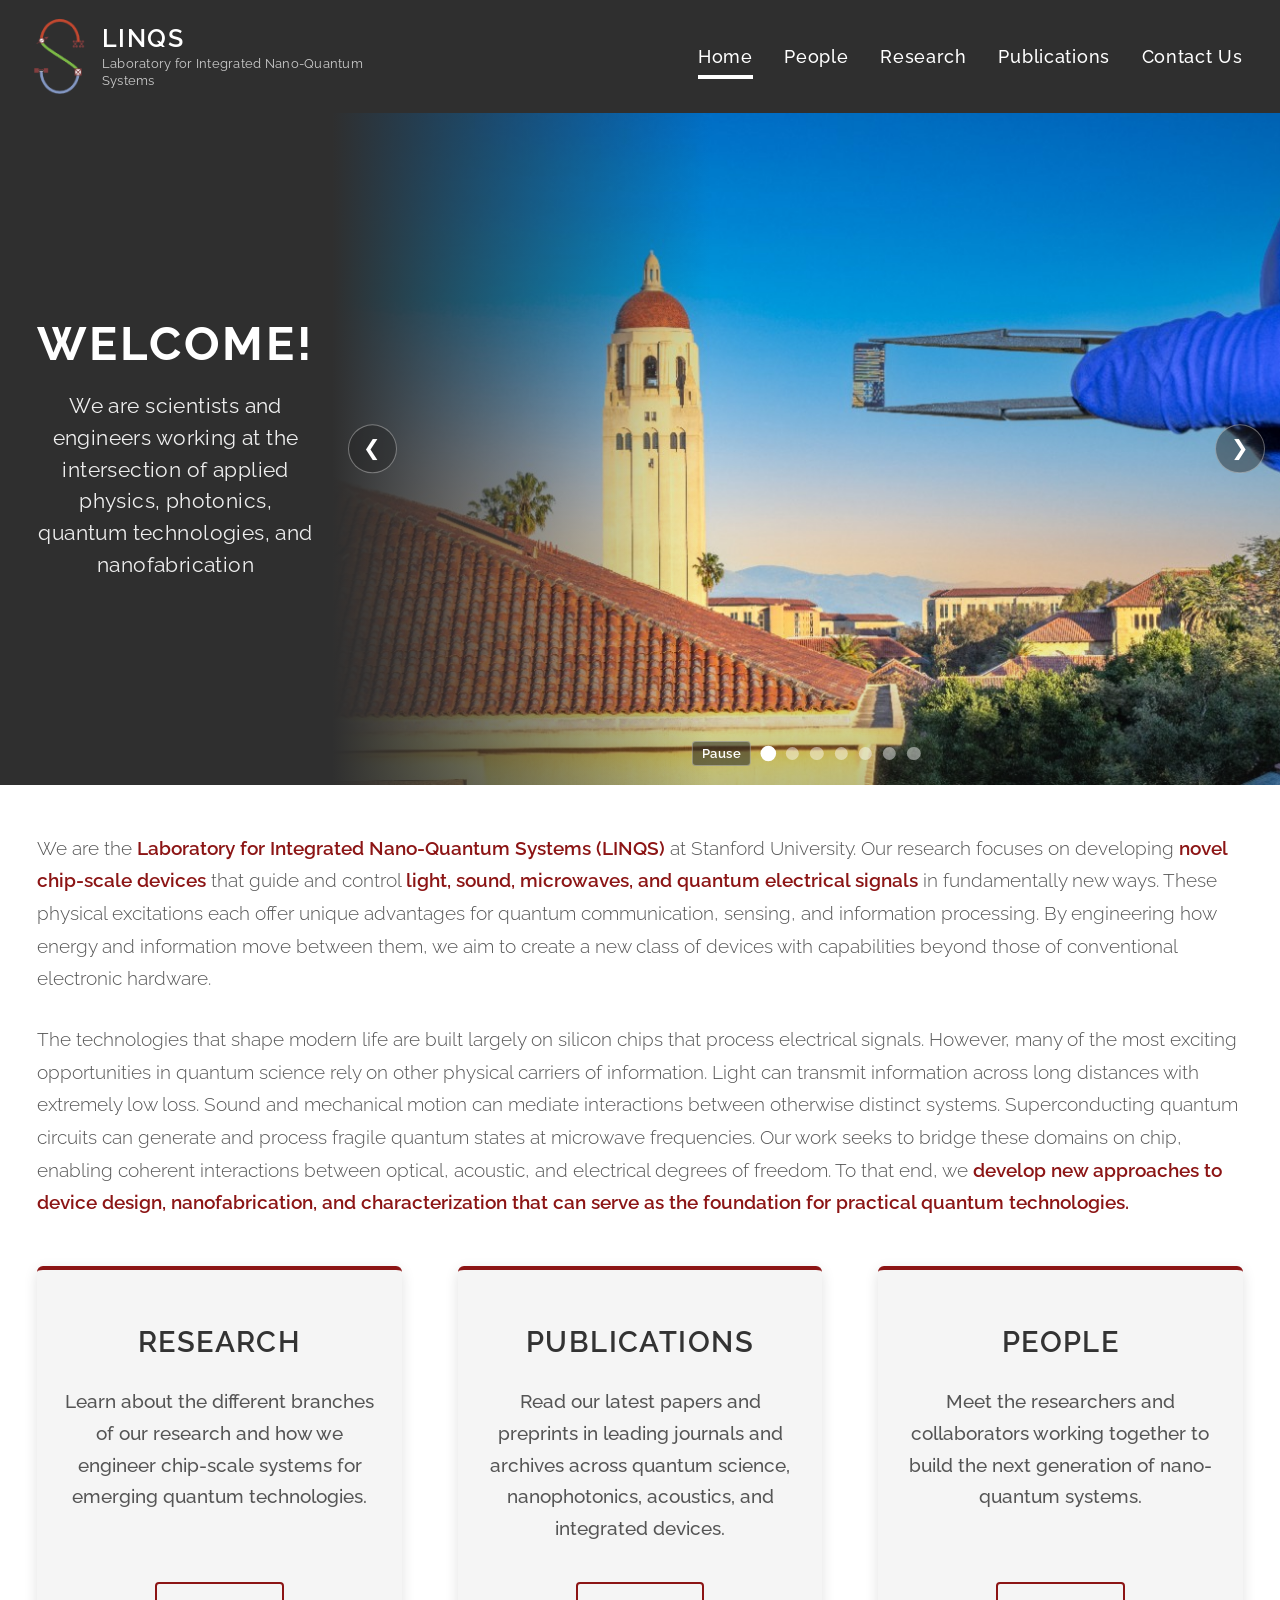
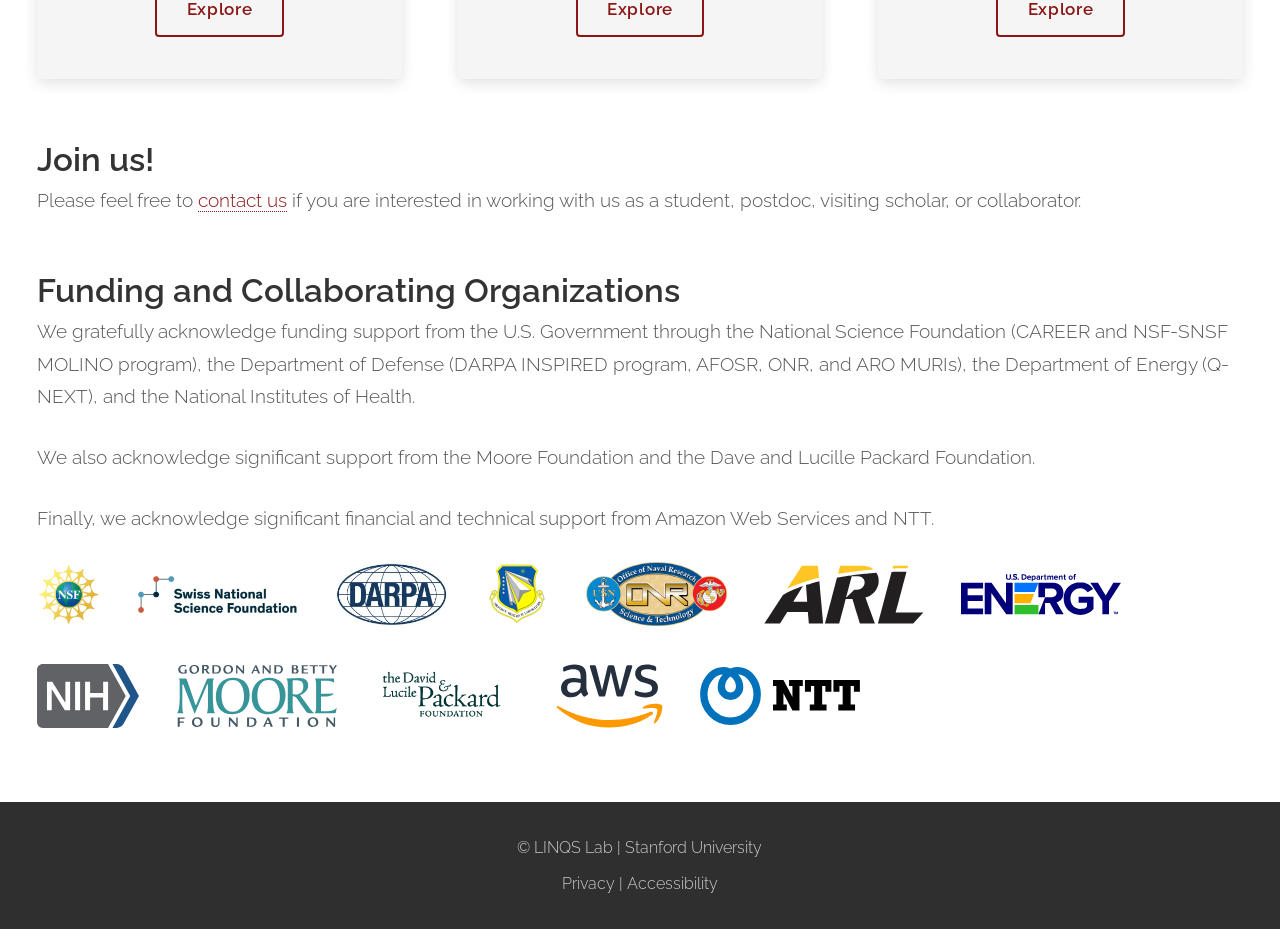
==== commit 823a3bb2: "Drop the site-owner line from the footer; Contact already names the PI and group administrator. Co-a" ====
--- a/index.html
+++ b/index.html
@@ -165,13 +165,6 @@
     <footer>
       <div class="inner">
         <p>© LINQS Lab | Stanford University</p>
-        <p class="footer-ownership">
-          Site owner:
-          <a href="mailto:safavi@stanford.edu">Amir Safavi-Naeini</a>
-          <span aria-hidden="true"> · </span>
-          Web administrator:
-          <a href="mailto:yurikap@stanford.edu">Yurika Peterman</a>
-        </p>
         <p class="footer-legal">
           <a href="https://www.stanford.edu/site/privacy/" title="Privacy and cookie policy">Privacy</a>
           <span aria-hidden="true"> | </span>
--- a/assets/css/main.css
+++ b/assets/css/main.css
@@ -1260,19 +1260,15 @@
   margin: 0;
 }
 
-.footer-ownership,
 .footer-legal {
   margin-top: 0.5em;
 }
 
-.footer-ownership a,
 .footer-legal a {
   color: #ccc;
   border-bottom: none;
 }
 
-.footer-ownership a:hover,
-.footer-ownership a:focus-visible,
 .footer-legal a:hover,
 .footer-legal a:focus-visible {
   color: #fff;
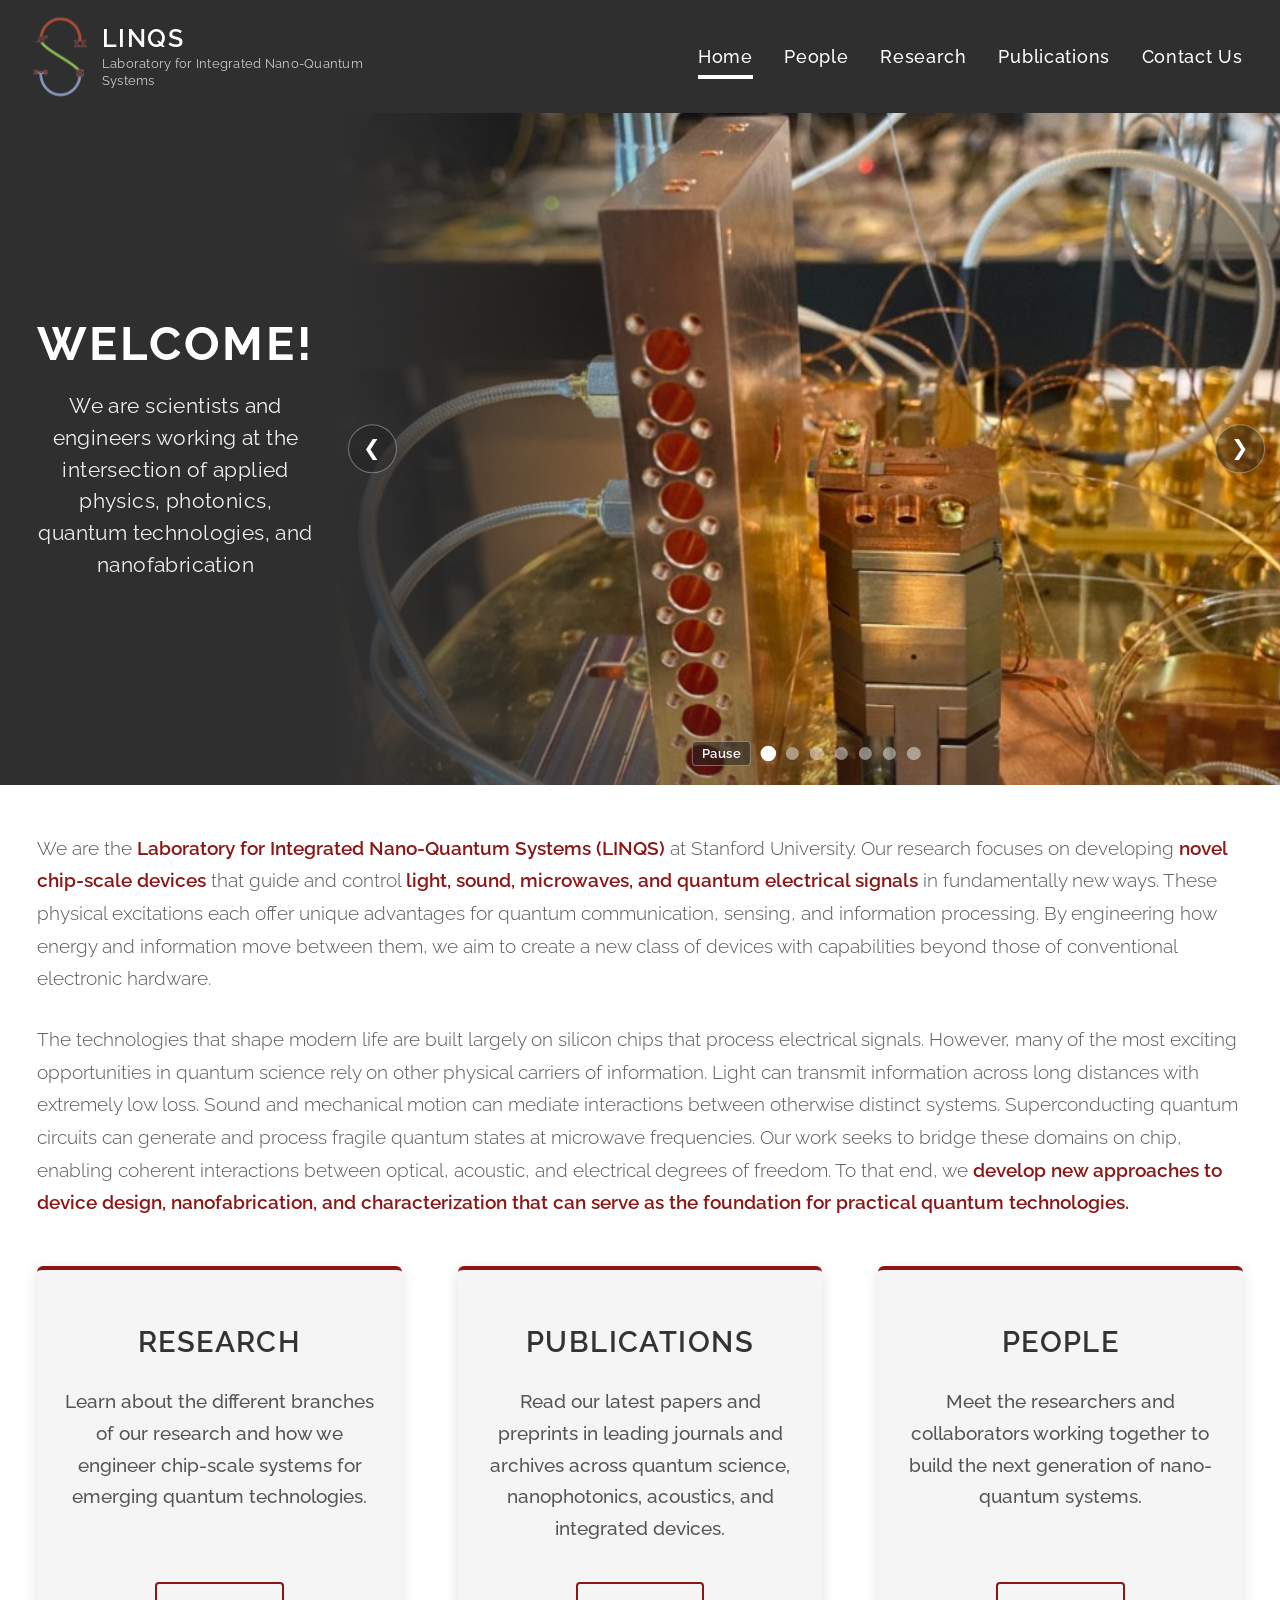
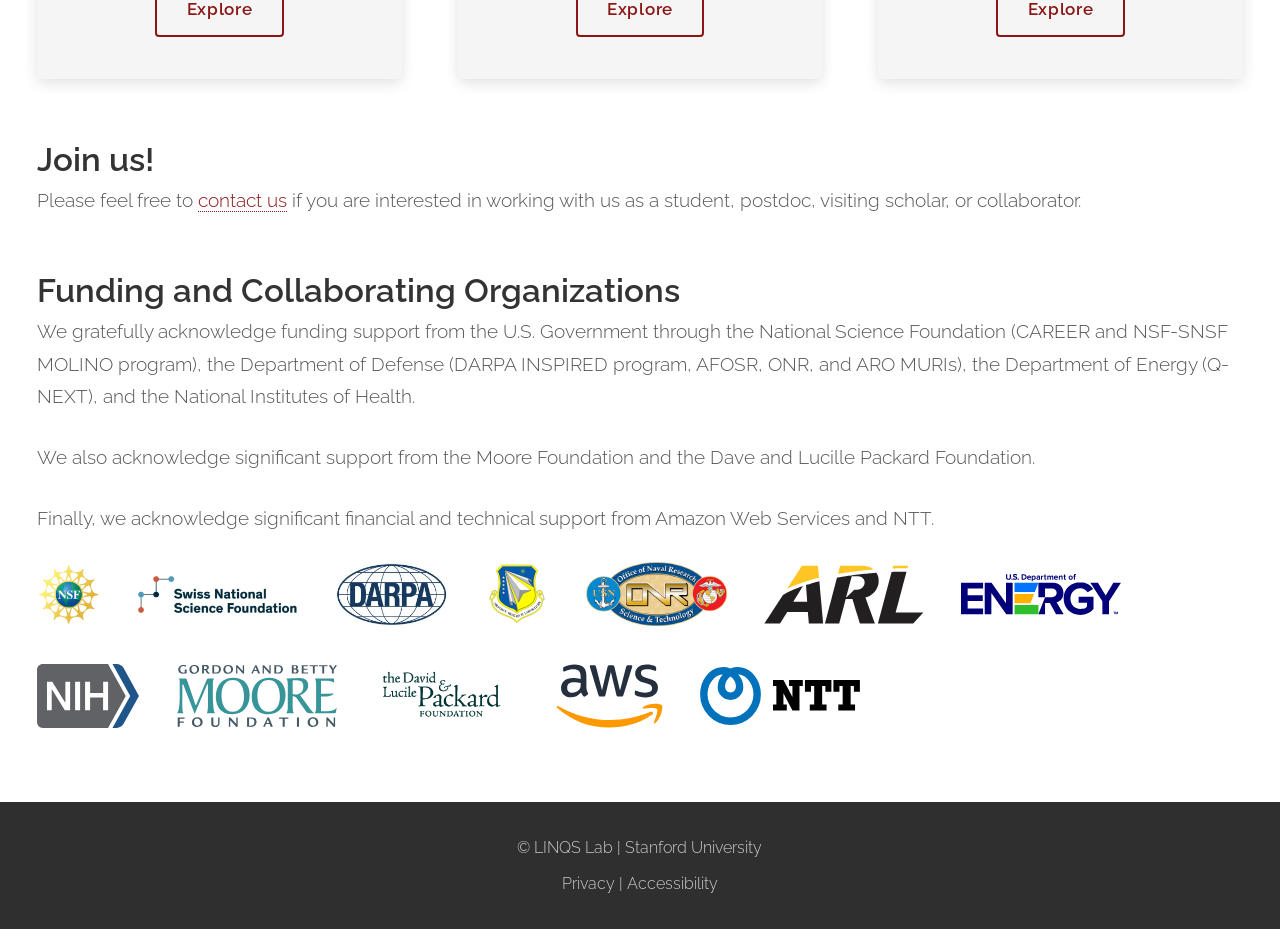
==== commit 43b05f42: "Speed up research page loads and replace the header logo. Co-authored-by: Cursor <cursoragent@cursor" ====
--- a/index.html
+++ b/index.html
@@ -9,6 +9,8 @@
       content="The Laboratory for Integrated Nano-Quantum Systems (LINQS) at Stanford University develops chip-scale devices that guide and control light, sound, microwaves, and quantum electrical signals."
     />
     <link rel="stylesheet" href="assets/css/main.css" />
+    <link rel="preconnect" href="https://docs.google.com" crossorigin />
+    <link rel="preconnect" href="https://lh3.googleusercontent.com" crossorigin />
   </head>
   <body>
     <a class="skip-link" href="#main">Skip to main content</a>
@@ -144,18 +146,18 @@
           from Amazon Web Services and NTT.
         </p>
         <div class="funding-logos" aria-label="Funding and collaborating organizations">
-          <img src="images/funding/nsf.svg" alt="U.S. National Science Foundation" title="National Science Foundation" />
-          <img src="images/funding/snsf.svg" alt="Swiss National Science Foundation" title="Swiss National Science Foundation" />
-          <img src="images/funding/darpa.svg" alt="DARPA" title="Defense Advanced Research Projects Agency" />
-          <img src="images/funding/afrl.svg" alt="Air Force Research Laboratory" title="Air Force Office of Scientific Research / Air Force Research Laboratory" />
-          <img src="images/funding/onr.svg" alt="Office of Naval Research" title="Office of Naval Research" />
-          <img src="images/funding/arl.svg" alt="DEVCOM Army Research Laboratory" title="Army Research Office / Army Research Laboratory" />
-          <img src="images/funding/doe.svg" alt="U.S. Department of Energy" title="Department of Energy" />
-          <img src="images/funding/nih.svg" alt="National Institutes of Health" title="National Institutes of Health" />
-          <img src="images/funding/moore-foundation.svg" alt="Gordon and Betty Moore Foundation" title="Gordon and Betty Moore Foundation" />
-          <img src="images/funding/packard-foundation.svg" alt="David and Lucile Packard Foundation" title="David and Lucile Packard Foundation" />
-          <img src="images/funding/aws.svg" alt="Amazon Web Services" title="Amazon Web Services" />
-          <img src="images/funding/ntt.svg" alt="NTT" title="NTT" />
+          <img src="images/funding/nsf.svg" alt="U.S. National Science Foundation" title="National Science Foundation" loading="lazy" decoding="async" />
+          <img src="images/funding/snsf.svg" alt="Swiss National Science Foundation" title="Swiss National Science Foundation" loading="lazy" decoding="async" />
+          <img src="images/funding/darpa.svg" alt="DARPA" title="Defense Advanced Research Projects Agency" loading="lazy" decoding="async" />
+          <img src="images/funding/afrl.svg" alt="Air Force Research Laboratory" title="Air Force Office of Scientific Research / Air Force Research Laboratory" loading="lazy" decoding="async" />
+          <img src="images/funding/onr.svg" alt="Office of Naval Research" title="Office of Naval Research" loading="lazy" decoding="async" />
+          <img src="images/funding/arl.svg" alt="DEVCOM Army Research Laboratory" title="Army Research Office / Army Research Laboratory" loading="lazy" decoding="async" />
+          <img src="images/funding/doe.svg" alt="U.S. Department of Energy" title="Department of Energy" loading="lazy" decoding="async" />
+          <img src="images/funding/nih.svg" alt="National Institutes of Health" title="National Institutes of Health" loading="lazy" decoding="async" />
+          <img src="images/funding/moore-foundation.svg" alt="Gordon and Betty Moore Foundation" title="Gordon and Betty Moore Foundation" loading="lazy" decoding="async" />
+          <img src="images/funding/packard-foundation.svg" alt="David and Lucile Packard Foundation" title="David and Lucile Packard Foundation" loading="lazy" decoding="async" />
+          <img src="images/funding/aws.svg" alt="Amazon Web Services" title="Amazon Web Services" loading="lazy" decoding="async" />
+          <img src="images/funding/ntt.svg" alt="NTT" title="NTT" loading="lazy" decoding="async" />
         </div>
       </div>
     </section>
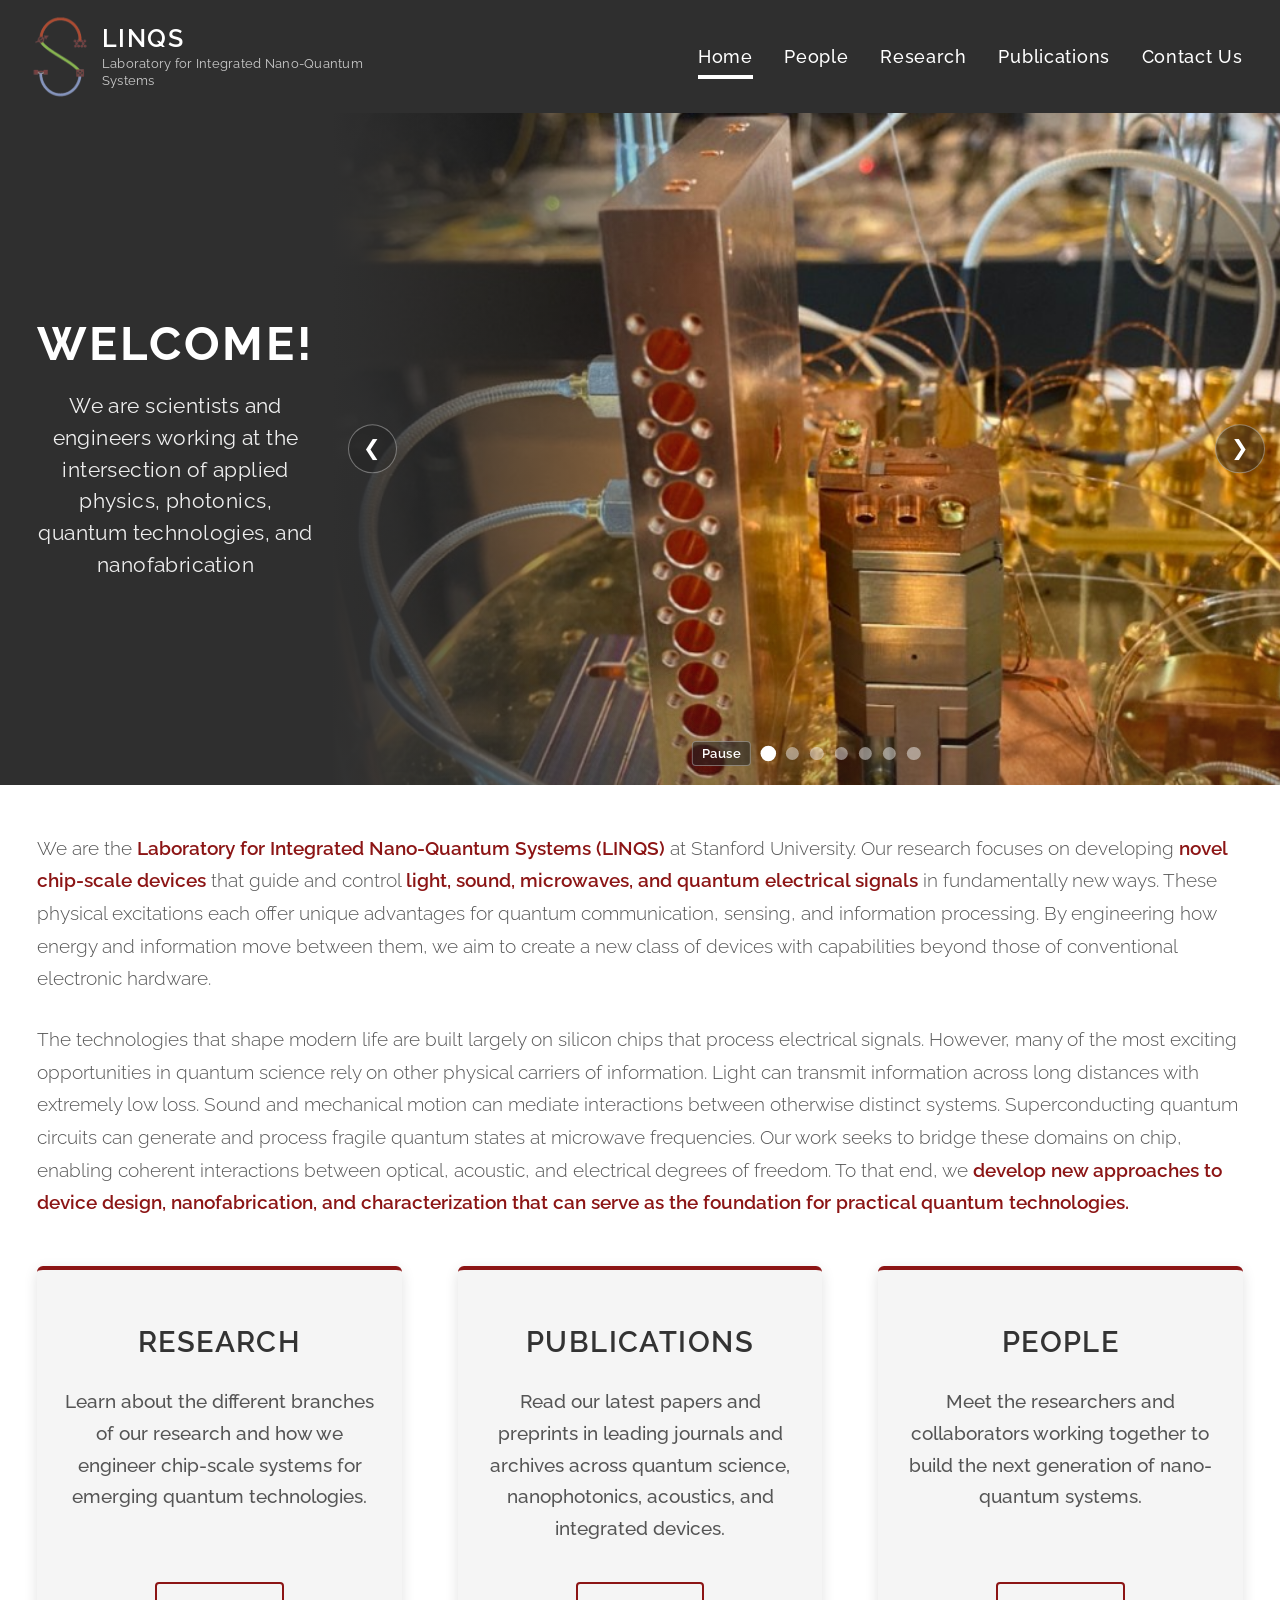
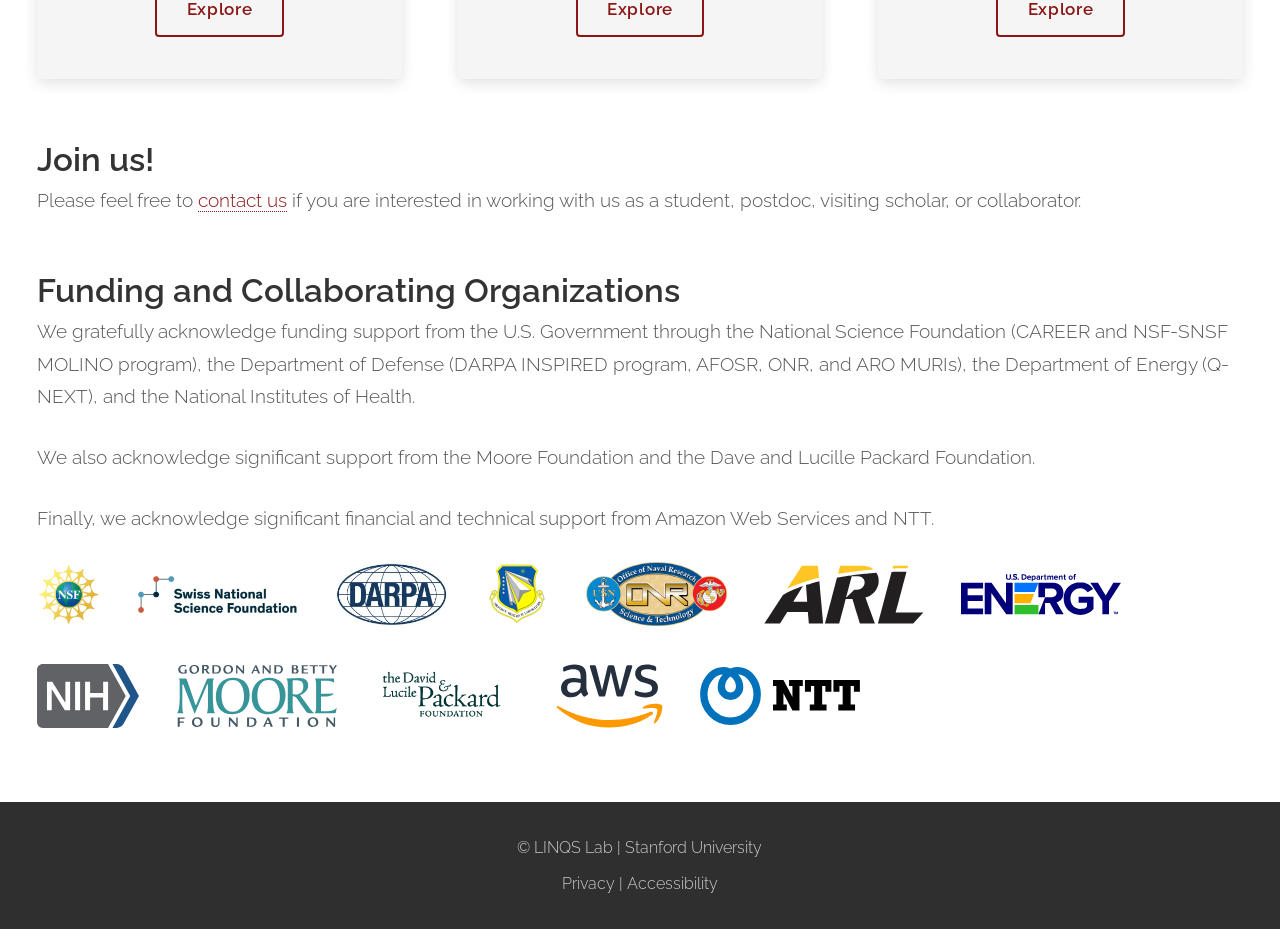
==== commit 5ba99a0a: "Load carousel Drive photos without a referrer so they show on localhost. Co-authored-by: Cursor <cur" ====
--- a/index.html
+++ b/index.html
@@ -177,7 +177,7 @@
 
     <script src="assets/js/carousel-config.js"></script>
     <script src="assets/js/carousel-data.js"></script>
-    <script src="assets/js/carousel.js?v=autoplay"></script>
+    <script src="assets/js/carousel.js?v=noreferrer"></script>
     <script src="assets/js/main.js"></script>
   </body>
 </html>
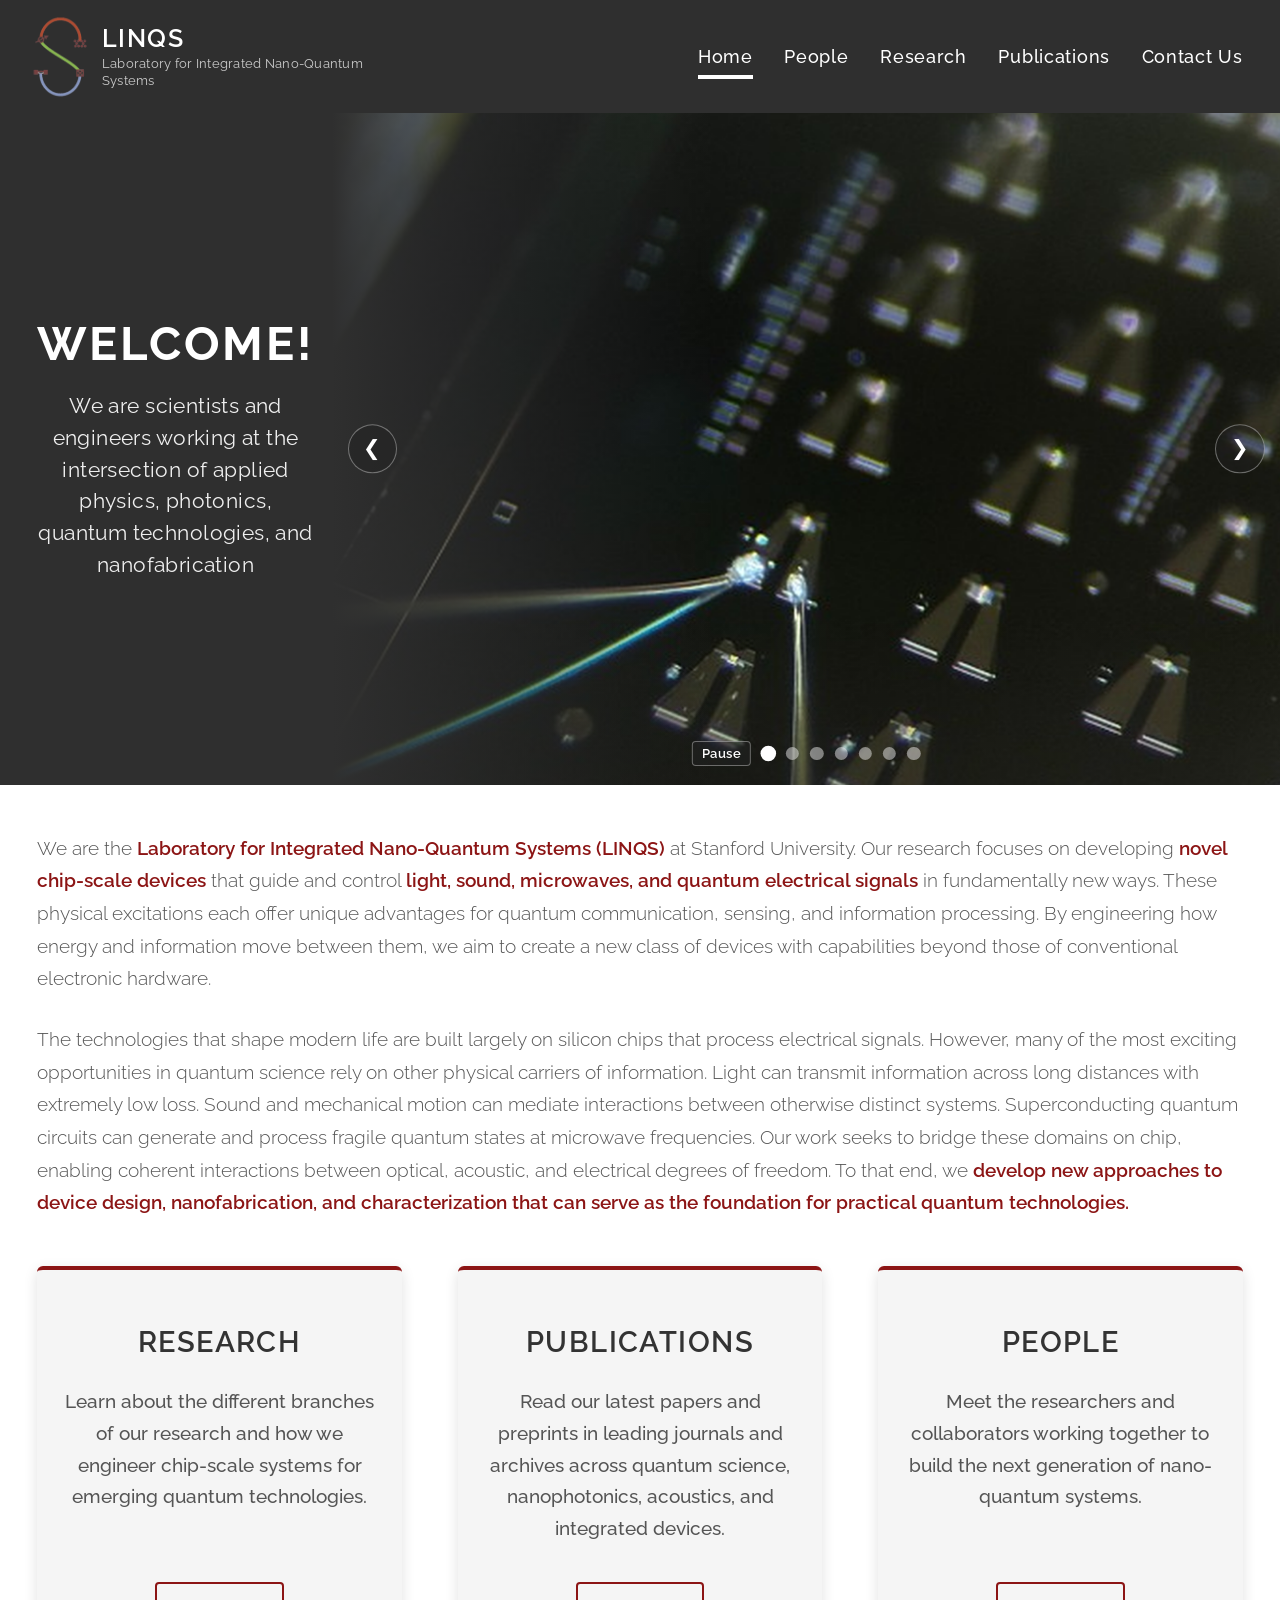
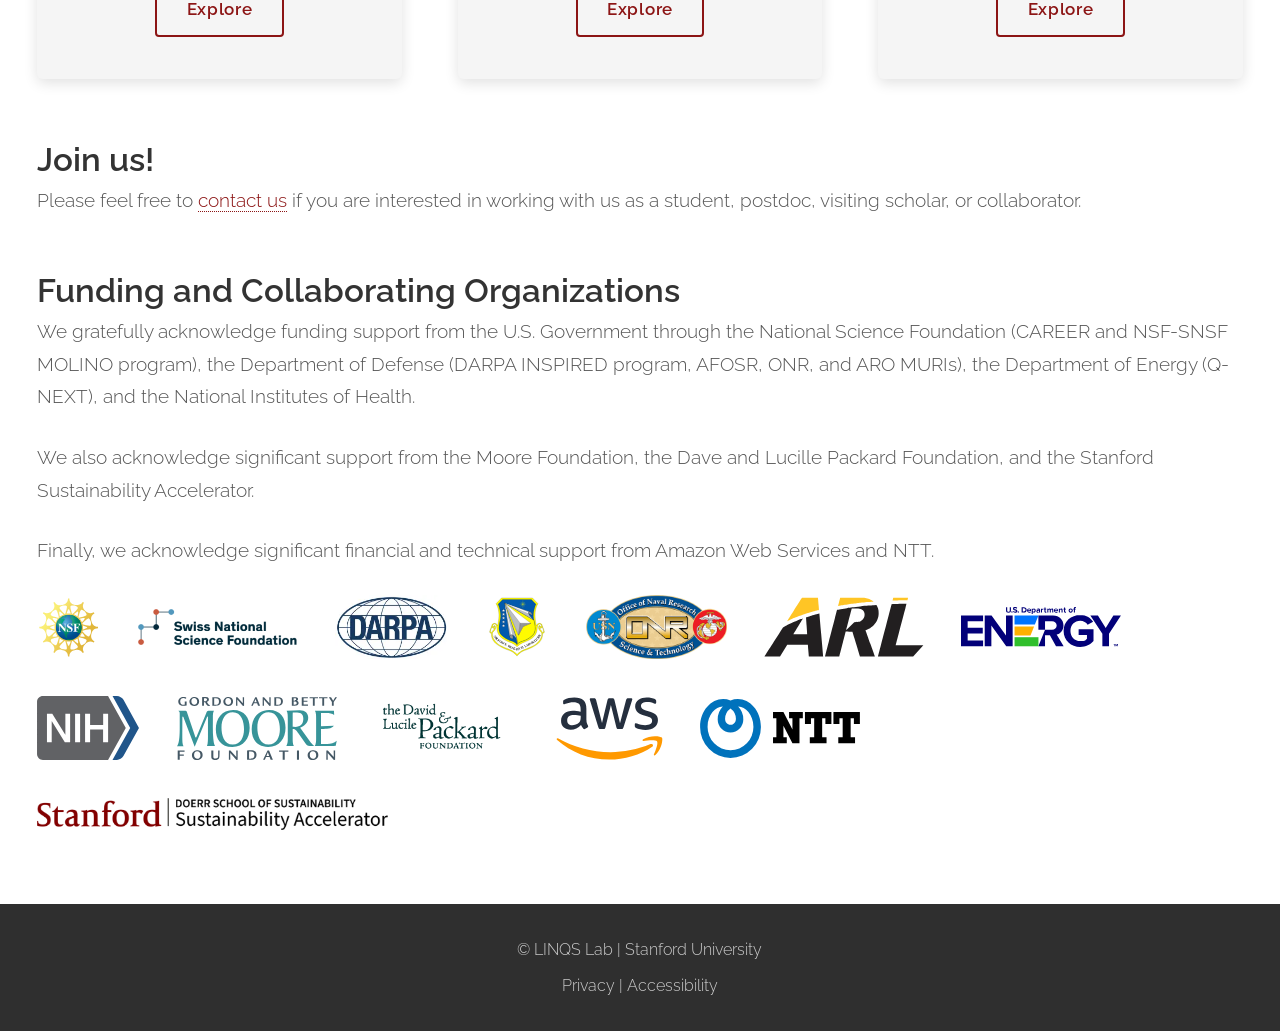
==== commit 58fac0b7: "Add Stanford Sustainability Accelerator to funding acknowledgments. Co-Authored-By: Claude Opus 5.5 " ====
--- a/index.html
+++ b/index.html
@@ -138,8 +138,9 @@
           National Institutes of Health.
         </p>
         <p>
-          We also acknowledge significant support from the Moore Foundation and
-          the Dave and Lucille Packard Foundation.
+          We also acknowledge significant support from the Moore Foundation,
+          the Dave and Lucille Packard Foundation, and the Stanford
+          Sustainability Accelerator.
         </p>
         <p>
           Finally, we acknowledge significant financial and technical support
@@ -158,6 +159,7 @@
           <img src="images/funding/packard-foundation.svg" alt="David and Lucile Packard Foundation" title="David and Lucile Packard Foundation" loading="lazy" decoding="async" />
           <img src="images/funding/aws.svg" alt="Amazon Web Services" title="Amazon Web Services" loading="lazy" decoding="async" />
           <img src="images/funding/ntt.svg" alt="NTT" title="NTT" loading="lazy" decoding="async" />
+          <img class="funding-logo-wide" src="images/funding/stanford-sustainability-accelerator.png" alt="Stanford Sustainability Accelerator" title="Stanford Sustainability Accelerator" loading="lazy" decoding="async" />
         </div>
       </div>
     </section>
--- a/assets/css/main.css
+++ b/assets/css/main.css
@@ -1246,6 +1246,11 @@
   width: auto;
   max-width: 160px;
   object-fit: contain;
+}
+
+.funding-logos img.funding-logo-wide {
+  height: 32px;
+  max-width: 352px;
 }
 
 footer {
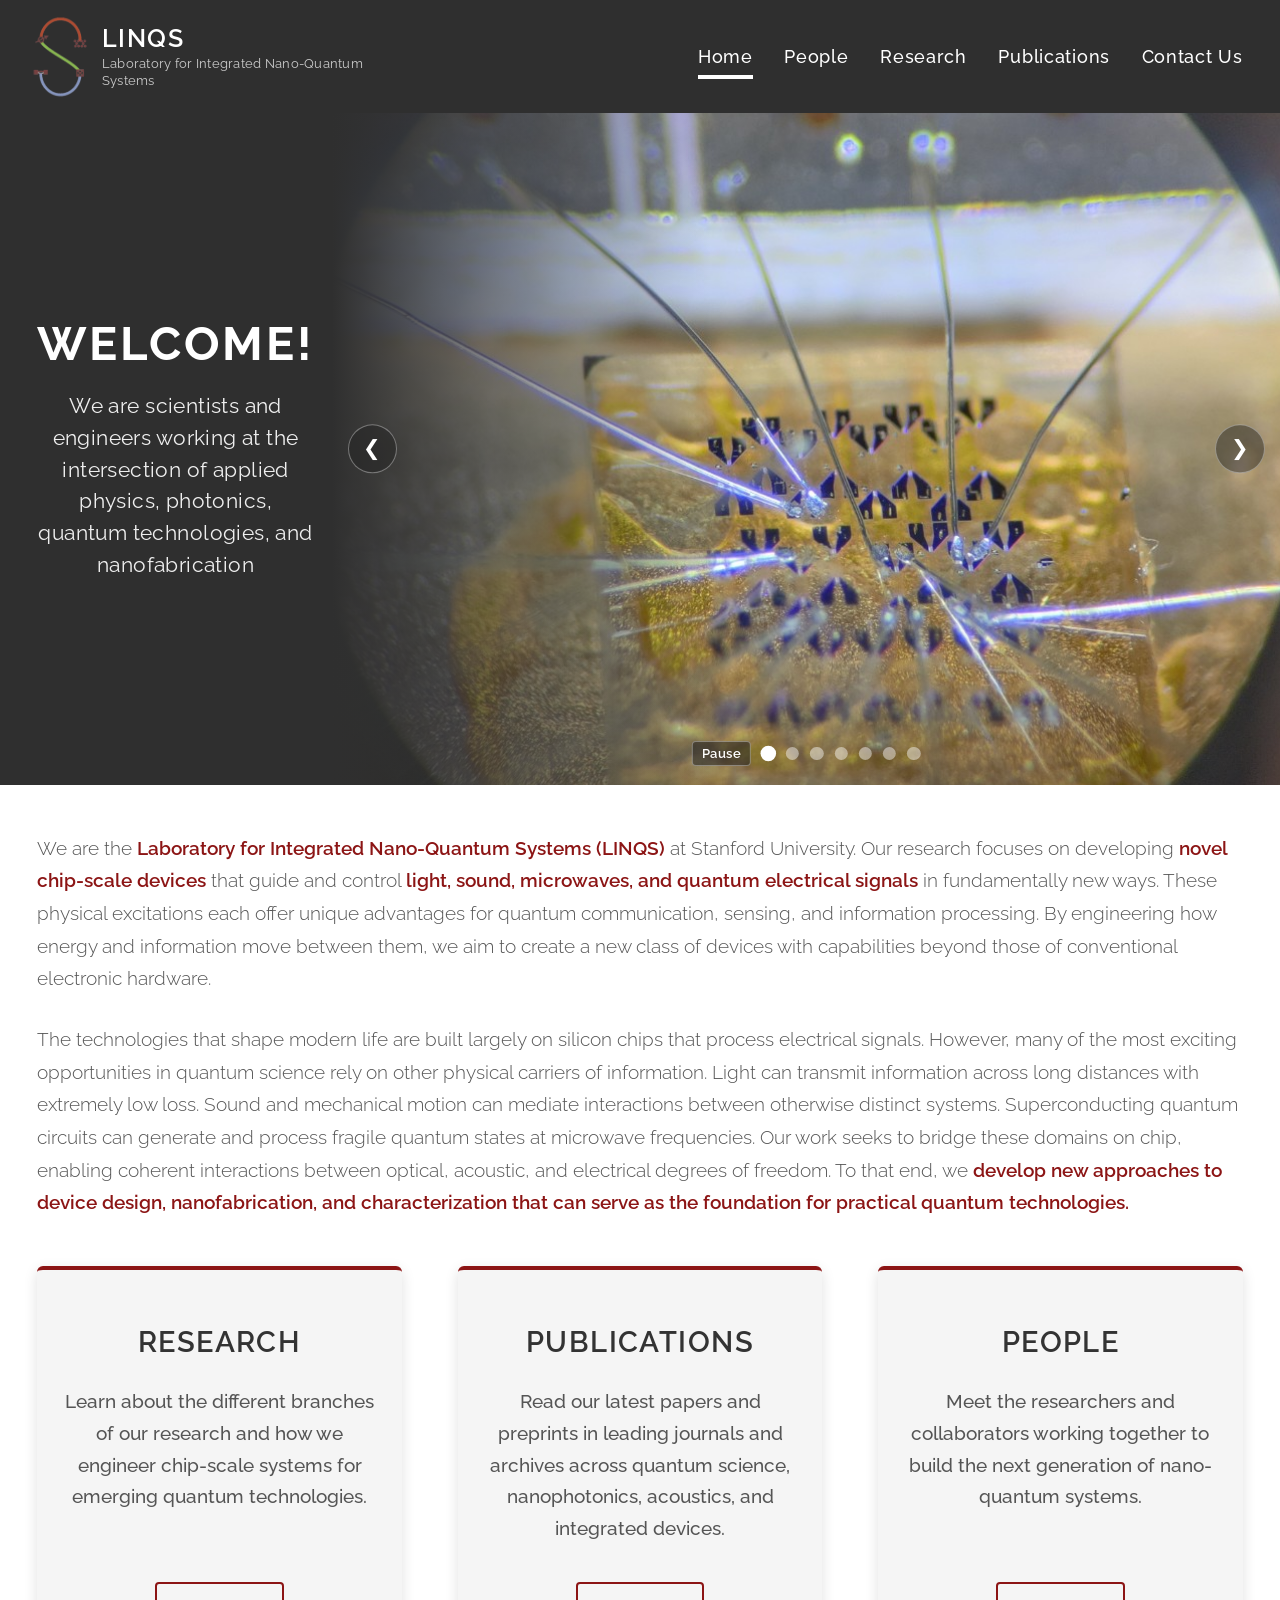
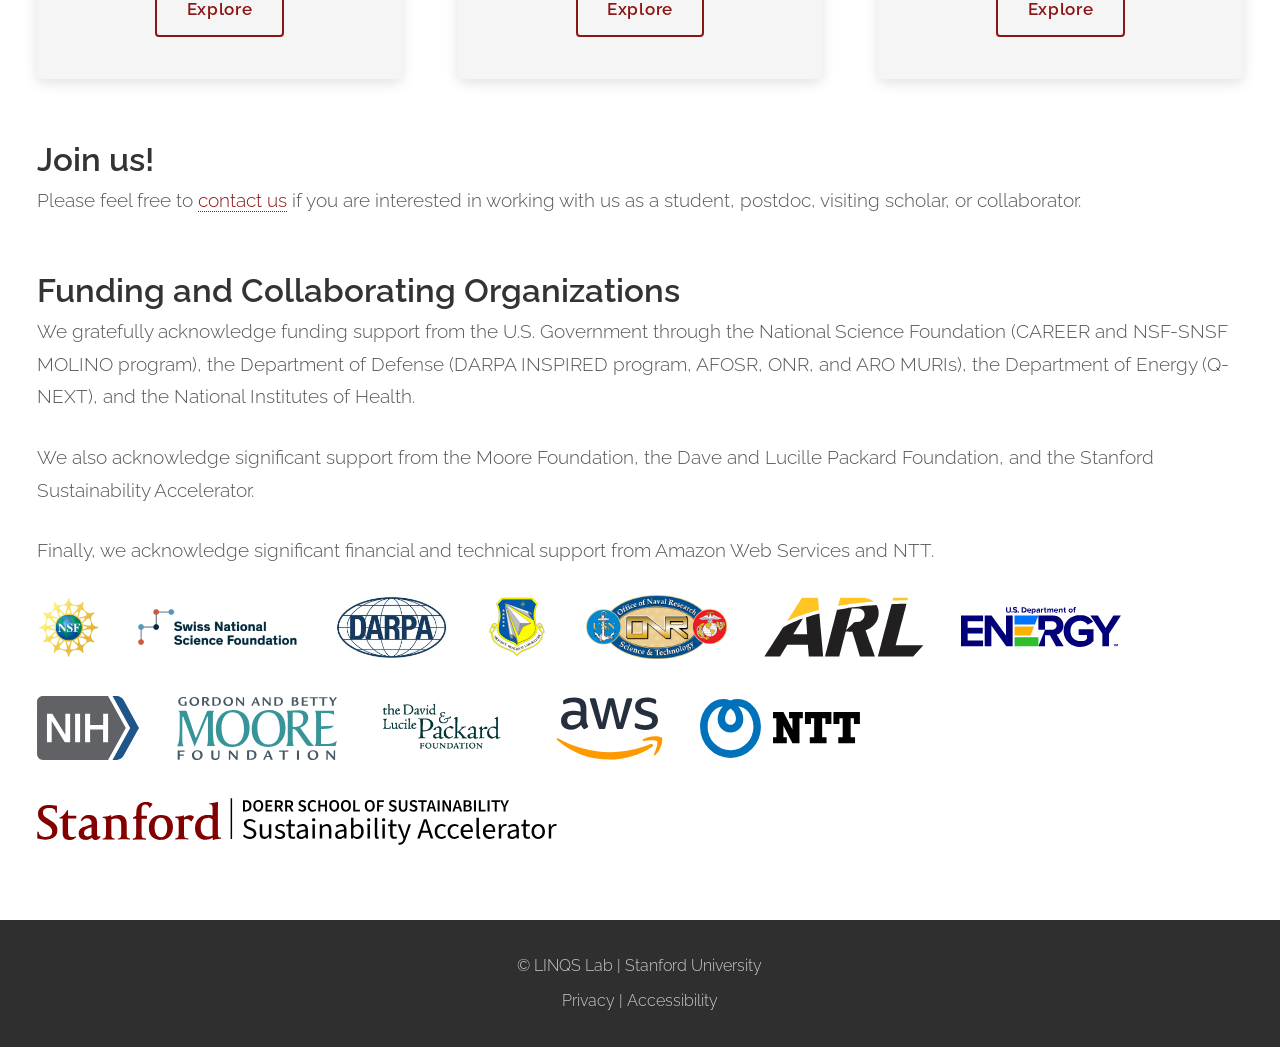
==== commit 9216bd98: "Replace the Sustainability Accelerator logo PNG with a vector SVG. Co-Authored-By: Claude Opus 5.5 <" ====
--- a/index.html
+++ b/index.html
@@ -159,7 +159,7 @@
           <img src="images/funding/packard-foundation.svg" alt="David and Lucile Packard Foundation" title="David and Lucile Packard Foundation" loading="lazy" decoding="async" />
           <img src="images/funding/aws.svg" alt="Amazon Web Services" title="Amazon Web Services" loading="lazy" decoding="async" />
           <img src="images/funding/ntt.svg" alt="NTT" title="NTT" loading="lazy" decoding="async" />
-          <img class="funding-logo-wide" src="images/funding/stanford-sustainability-accelerator.png" alt="Stanford Sustainability Accelerator" title="Stanford Sustainability Accelerator" loading="lazy" decoding="async" />
+          <img class="funding-logo-wide" src="images/funding/stanford-sustainability-accelerator.svg" alt="Stanford Sustainability Accelerator" title="Stanford Sustainability Accelerator" loading="lazy" decoding="async" />
         </div>
       </div>
     </section>
--- a/assets/css/main.css
+++ b/assets/css/main.css
@@ -1249,8 +1249,9 @@
 }
 
 .funding-logos img.funding-logo-wide {
-  height: 32px;
-  max-width: 352px;
+  width: 520px;
+  height: auto;
+  max-width: 100%;
 }
 
 footer {
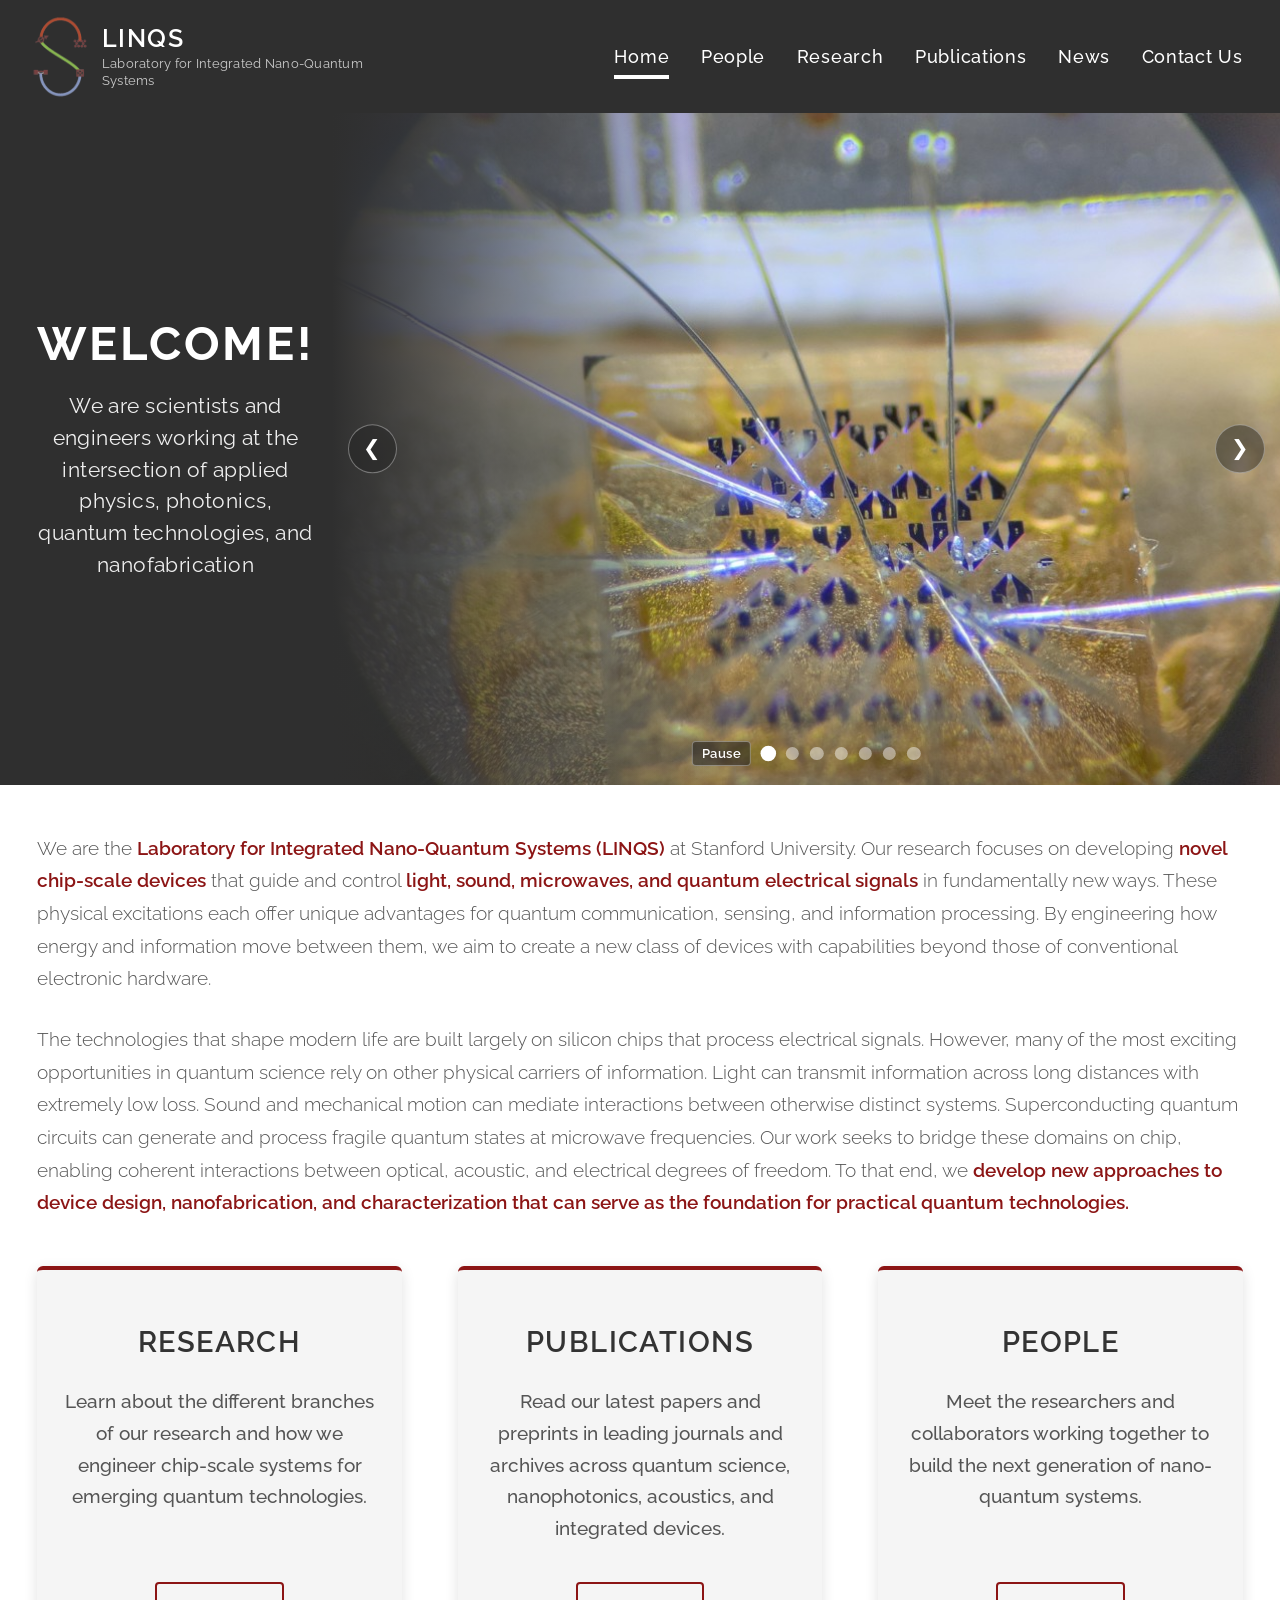
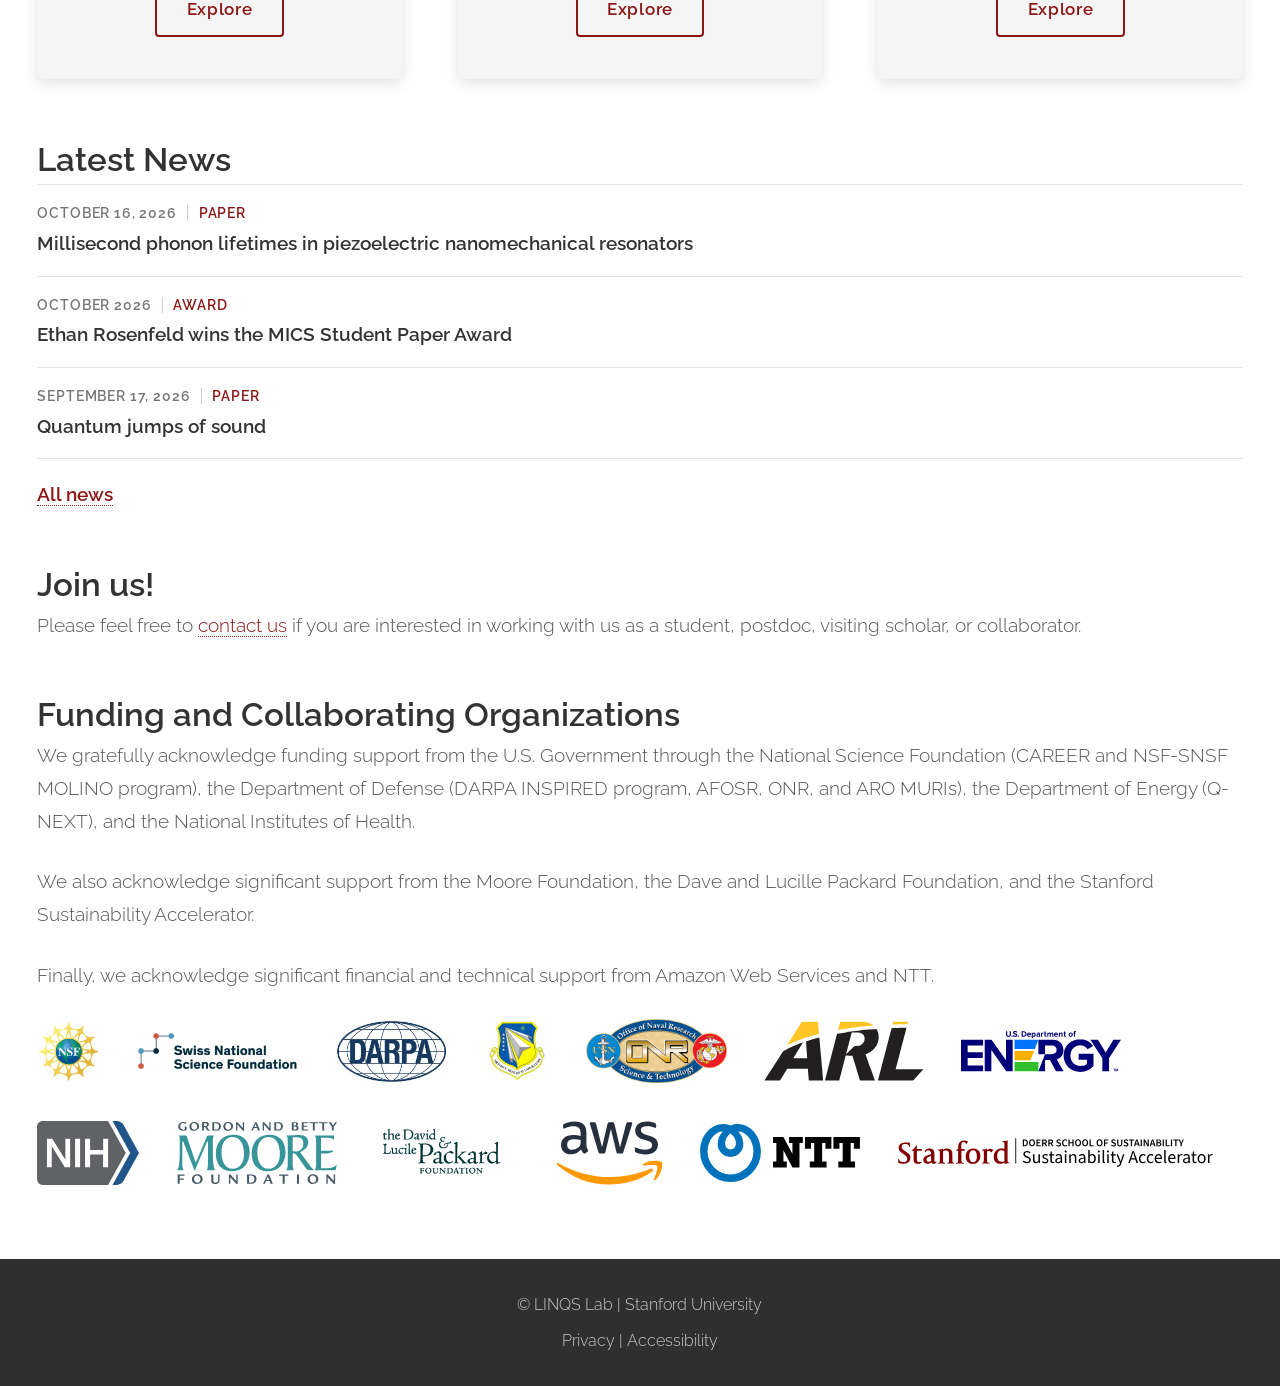
==== commit b7bf625d: "Add a News page and a Latest News list on the home page. News items live in assets/js/news-data.js a" ====
--- a/index.html
+++ b/index.html
@@ -30,6 +30,7 @@
           <a href="people.html">People</a>
           <a href="research.html">Research</a>
           <a href="publications.html">Publications</a>
+          <a href="news.html">News</a>
           <a href="contact.html">Contact Us</a>
         </nav>
         <button type="button" class="navPanelToggle" aria-label="Open menu" aria-controls="navPanel" aria-expanded="false">☰</button>
@@ -40,6 +41,7 @@
       <a href="people.html">People</a>
       <a href="research.html">Research</a>
       <a href="publications.html">Publications</a>
+      <a href="news.html">News</a>
       <a href="contact.html">Contact Us</a>
     </nav>
 
@@ -121,6 +123,12 @@
           </article>
         </div>
 
+        <section class="news-latest" aria-labelledby="news-latest-heading">
+          <h2 id="news-latest-heading">Latest News</h2>
+          <ul id="news-latest" class="news-latest-list" data-count="3"></ul>
+          <a href="news.html" class="news-all-link">All news</a>
+        </section>
+
         <h2>Join us!</h2>
         <p>
           Please feel free to
@@ -180,6 +188,8 @@
     <script src="assets/js/carousel-config.js"></script>
     <script src="assets/js/carousel-data.js"></script>
     <script src="assets/js/carousel.js?v=noreferrer"></script>
+    <script src="assets/js/news-data.js"></script>
+    <script src="assets/js/news.js"></script>
     <script src="assets/js/main.js"></script>
   </body>
 </html>
--- a/assets/css/main.css
+++ b/assets/css/main.css
@@ -508,6 +508,13 @@
   border-bottom-color: transparent;
 }
 
+/* Raleway's asterisk already sits high, so keep it on the baseline at a readable size. */
+.equal-contribution {
+  font-size: 1.35em;
+  line-height: 0;
+  vertical-align: baseline;
+}
+
 .publication-link-sep {
   color: #999;
   margin: 0 0.15em;
@@ -515,6 +522,117 @@
 
 .publications-status {
   color: #666;
+}
+
+/* News page and the home-page Latest News list */
+
+.news-year-heading {
+  font-weight: 600;
+  font-size: 1.75em;
+  color: var(--stanford-red);
+  margin: 0 0 0.75em;
+}
+
+.news-item {
+  max-width: 48em;
+  margin-bottom: 2.25em;
+  scroll-margin-top: 1em;
+}
+
+.news-meta {
+  margin: 0 0 0.25em;
+  font-size: 0.75em;
+  font-weight: 600;
+  letter-spacing: 0.06em;
+  text-transform: uppercase;
+  color: #777;
+}
+
+.news-tag {
+  color: var(--stanford-red);
+  margin-left: 0.75em;
+  padding-left: 0.75em;
+  border-left: 1px solid #ccc;
+}
+
+h3.news-title {
+  font-size: 1.15em;
+  font-weight: 700;
+  line-height: 1.4;
+  margin: 0 0 0.35em;
+}
+
+.news-item:target h3.news-title {
+  color: var(--stanford-red);
+}
+
+.news-summary {
+  line-height: 1.6;
+  margin: 0 0 0.5em;
+}
+
+.news-links {
+  font-weight: 700;
+  margin: 0;
+}
+
+.news-links + .news-links {
+  margin-top: 0.25em;
+}
+
+.news-links-label {
+  font-weight: 600;
+  color: #777;
+}
+
+.news-figure {
+  margin: 0.75em 0;
+}
+
+.news-figure img {
+  display: block;
+  width: 100%;
+  max-width: 40em;
+  border-radius: 4px;
+}
+
+.news-figure figcaption {
+  font-size: 0.8em;
+  color: #777;
+  margin-top: 0.4em;
+}
+
+.news-status {
+  color: #666;
+}
+
+.news-latest-list {
+  list-style: none;
+  margin: 0 0 1em;
+  border-top: 1px solid #e5e5e5;
+}
+
+.news-latest-item {
+  padding: 0.85em 0;
+  border-bottom: 1px solid #e5e5e5;
+}
+
+.news-latest-item .news-meta {
+  margin-bottom: 0.1em;
+}
+
+.news-latest-title {
+  color: #333;
+  font-weight: 600;
+  border-bottom: none;
+}
+
+.news-latest-title:hover {
+  color: var(--stanford-red);
+}
+
+.news-all-link {
+  font-weight: 600;
 }
 
 /* People page */
@@ -1249,7 +1367,7 @@
 }
 
 .funding-logos img.funding-logo-wide {
-  width: 520px;
+  width: 315px;
   height: auto;
   max-width: 100%;
 }
